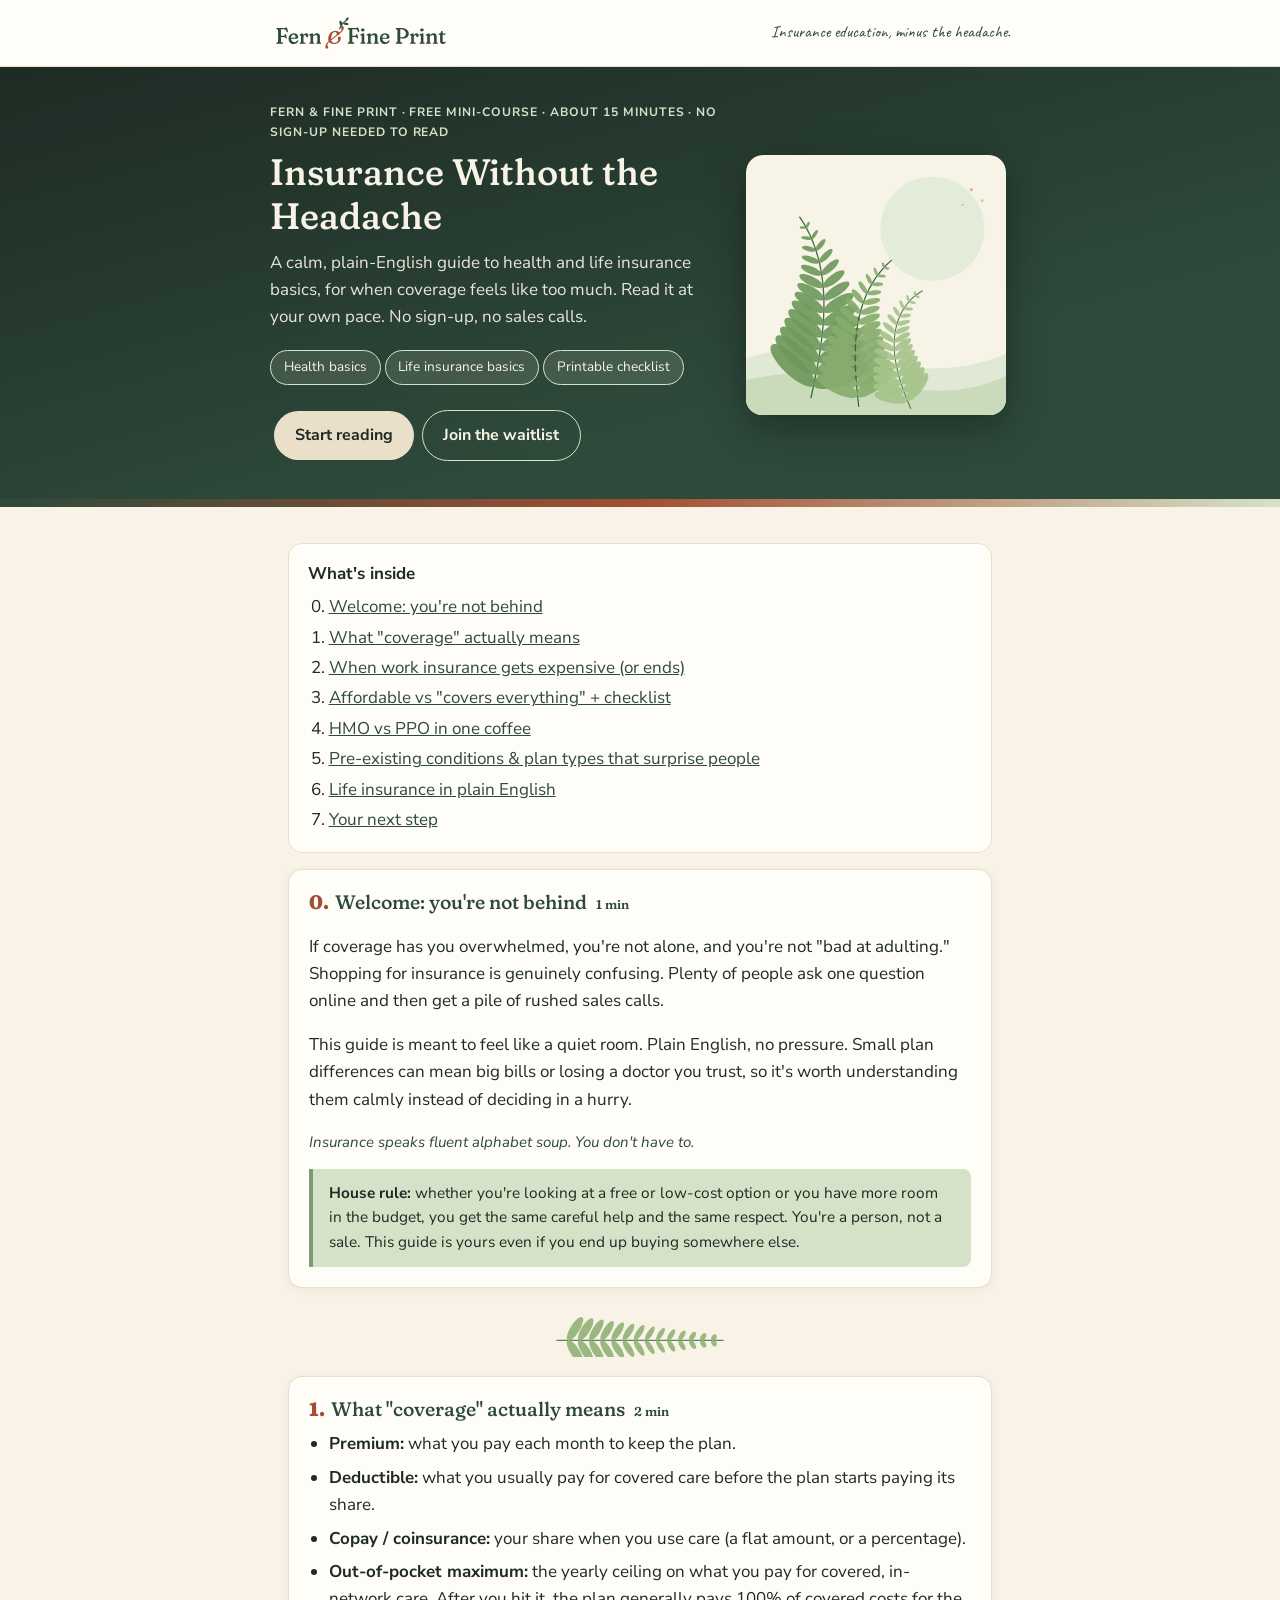
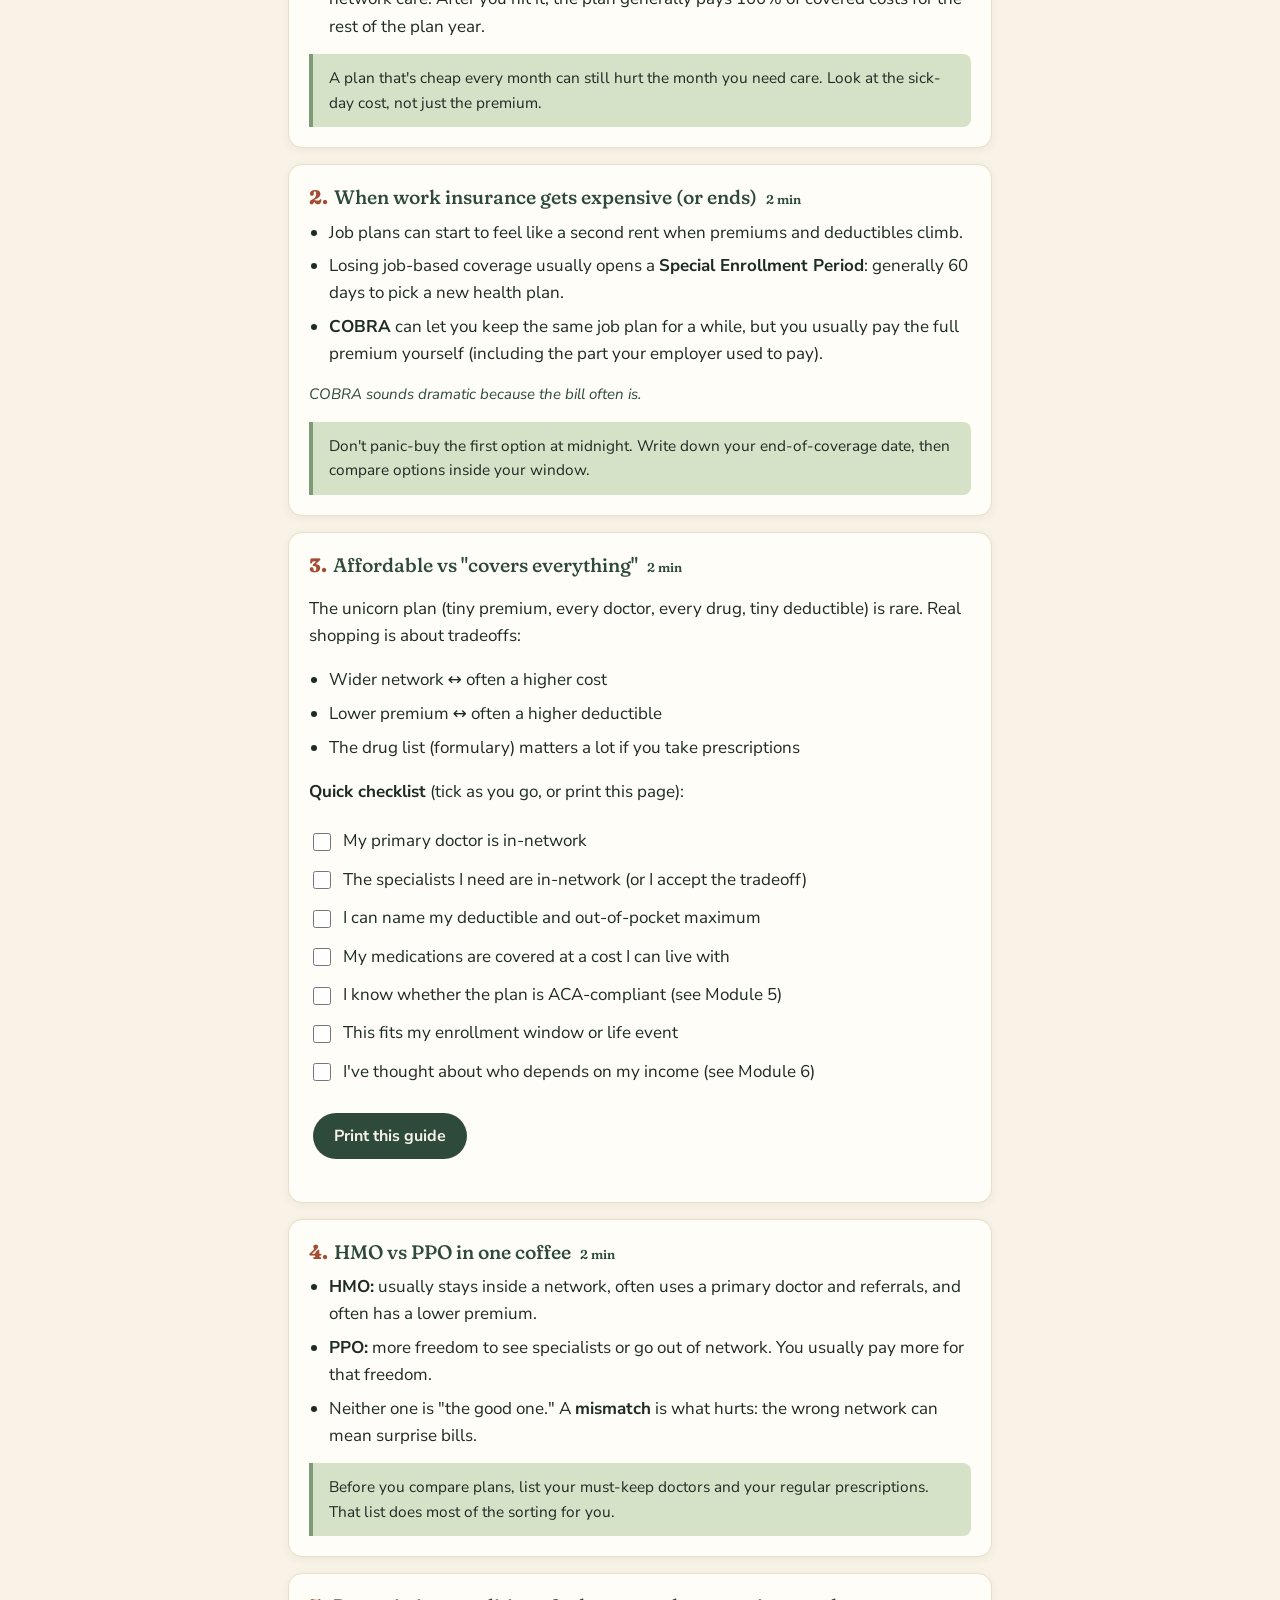
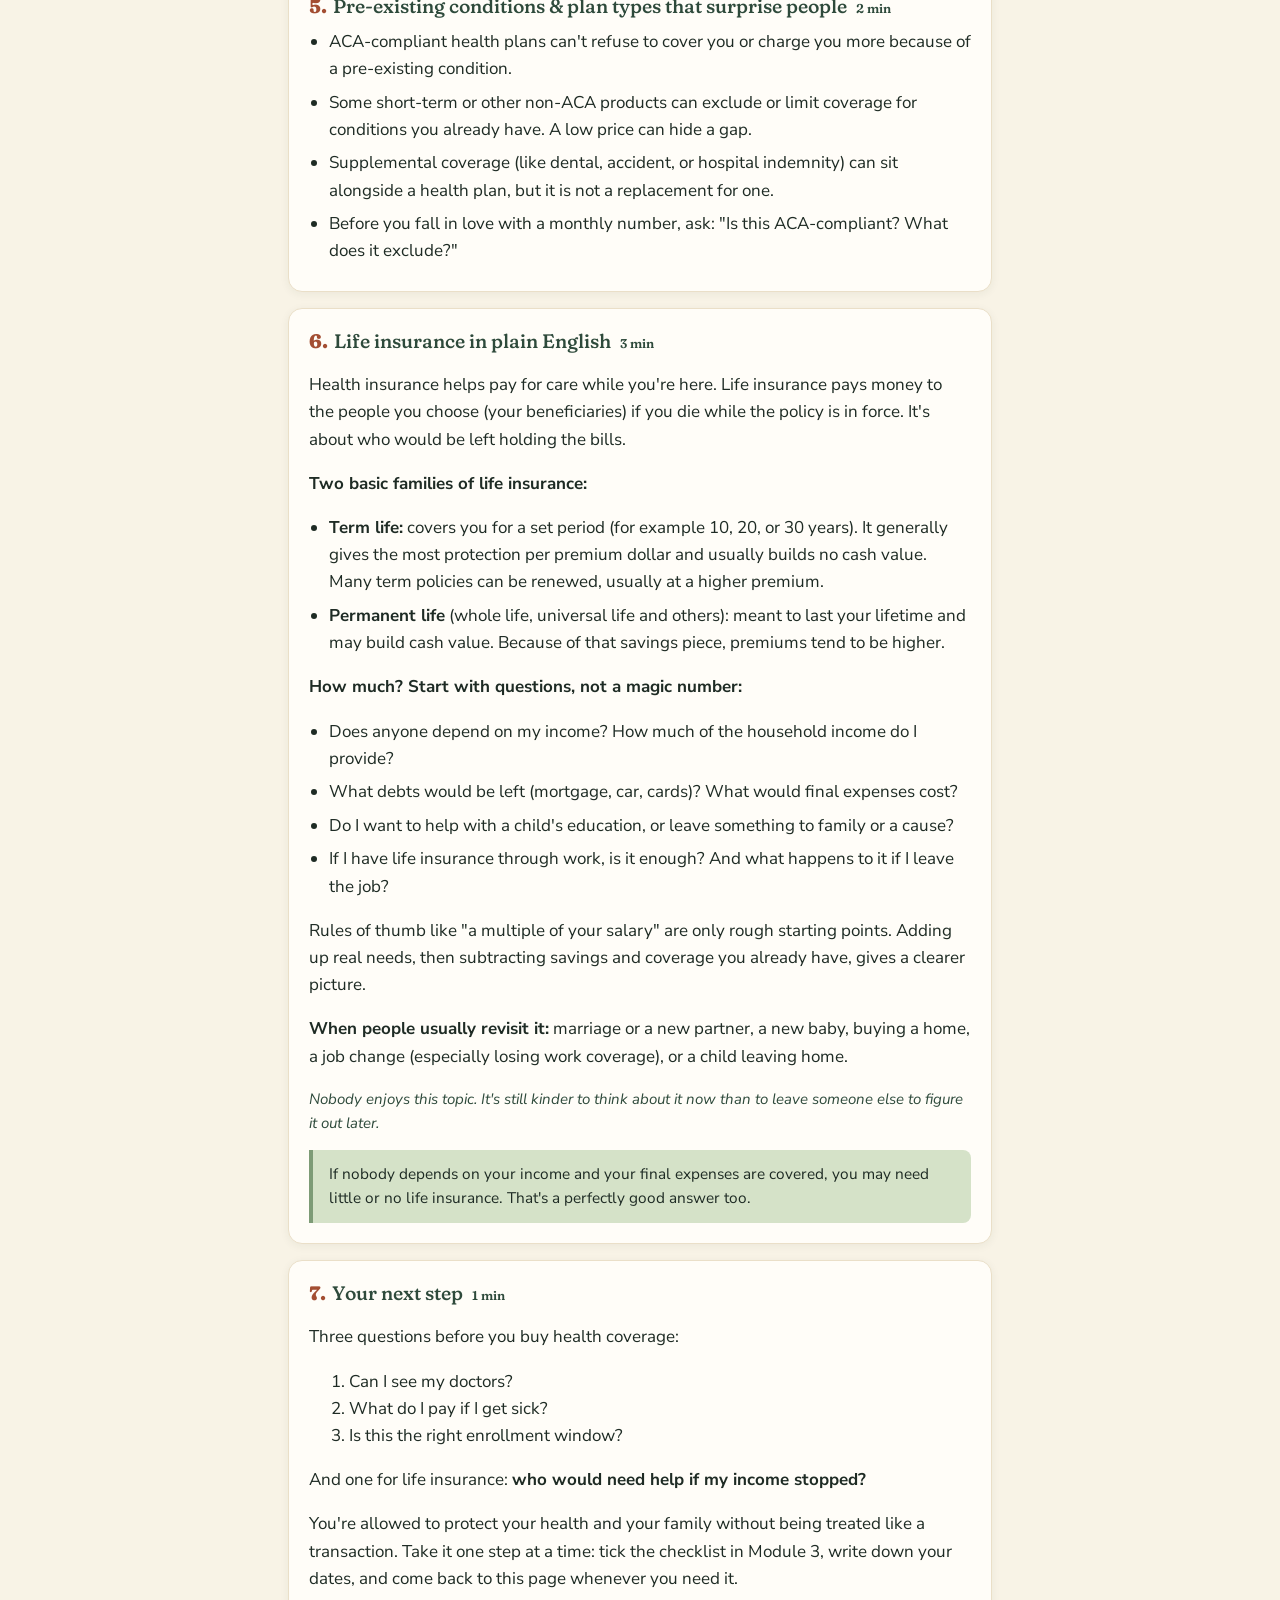
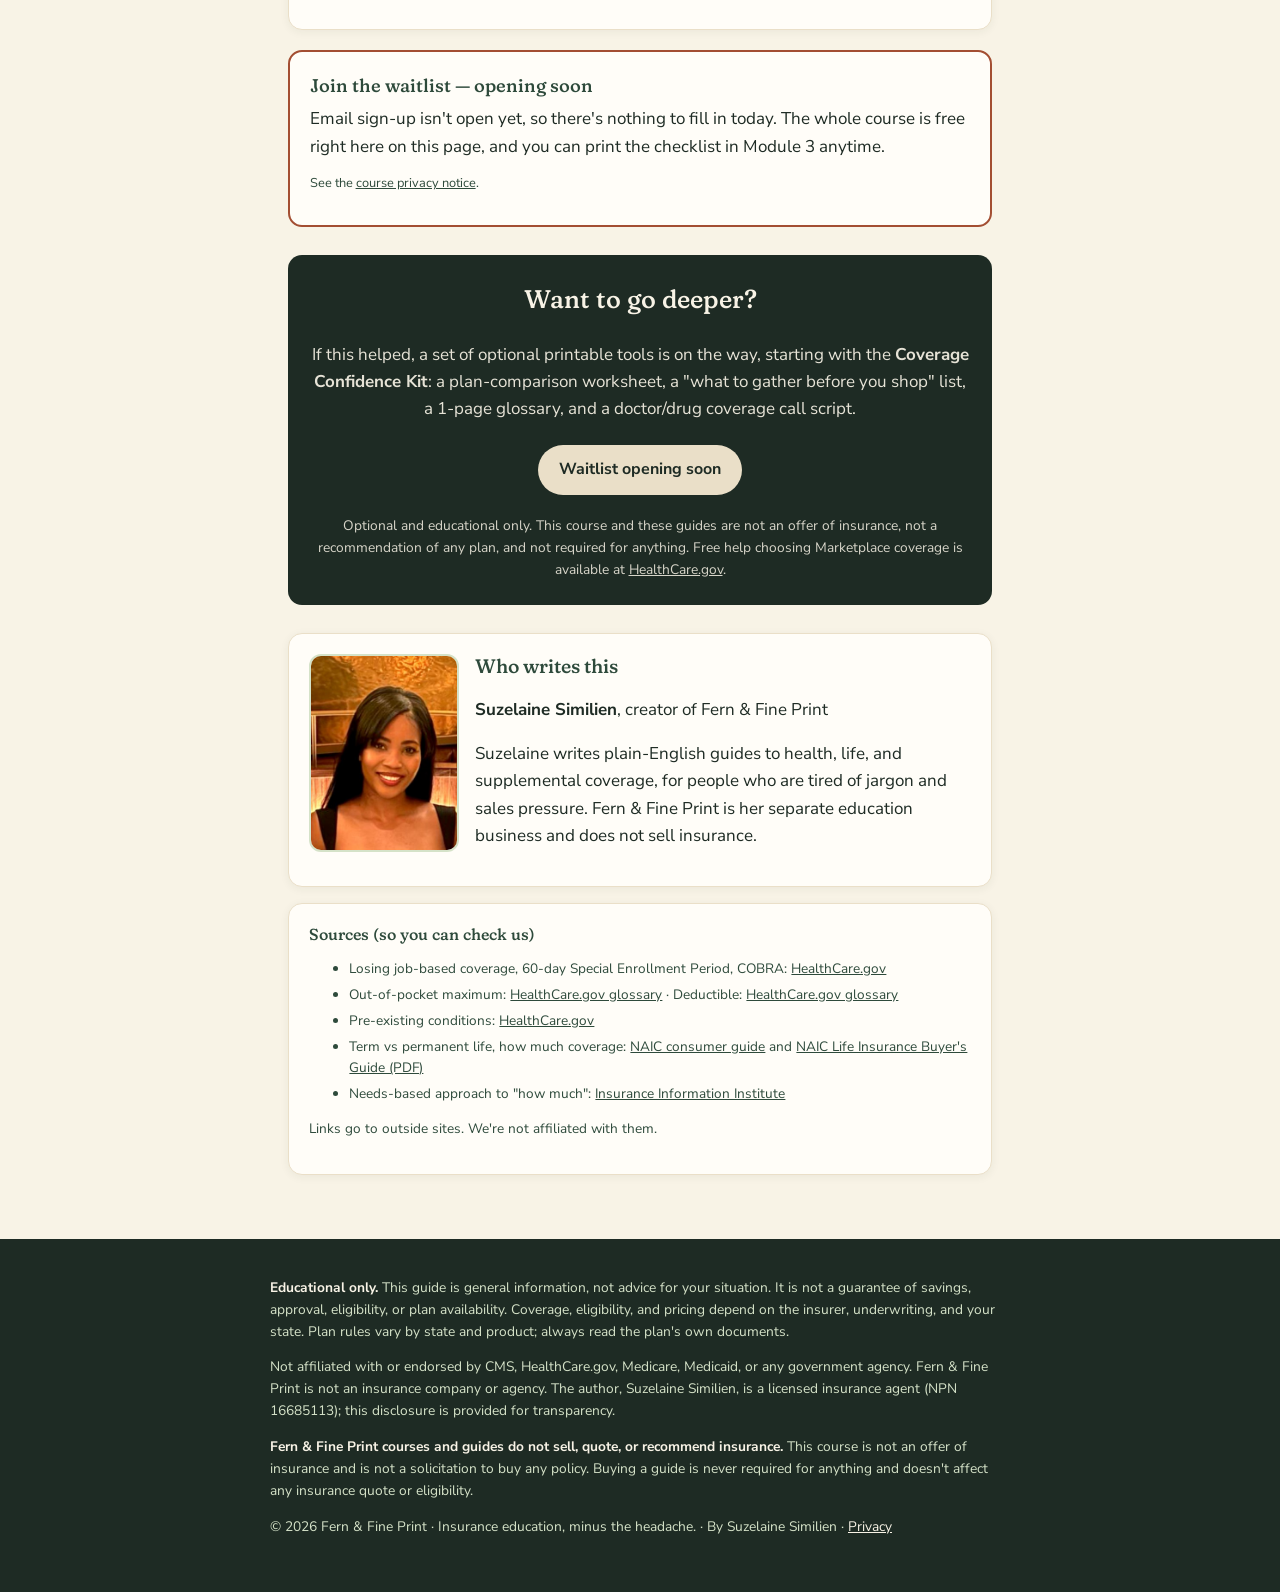
==== course/index.html @ 59169696 "Fern & Fine Print static course site" ====
<!DOCTYPE html>
<html lang="en">
<head>
  <meta charset="utf-8" />
  <meta name="viewport" content="width=device-width, initial-scale=1" />
  <meta name="robots" content="noindex, nofollow" />
  <title>Insurance Without the Headache: a free mini-course · Fern &amp; Fine Print</title>
  <meta name="description" content="Fern &amp; Fine Print: insurance education, minus the headache. A free, 15-minute plain-English guide to health and life insurance basics. Educational only." />
  <meta name="theme-color" content="#2E4A3B" />
  <link rel="icon" href="/assets/favicon.ico" sizes="any" />
  <link rel="icon" href="/assets/favicon.svg" type="image/svg+xml" />
  <link rel="icon" href="/assets/favicon-32.png" type="image/png" sizes="32x32" />
  <link rel="apple-touch-icon" href="/assets/apple-touch-icon.png" />
  <link rel="preconnect" href="https://fonts.googleapis.com" /><link rel="preconnect" href="https://fonts.gstatic.com" crossorigin />
  <link href="https://fonts.googleapis.com/css2?family=Caveat:wght@500..700&family=Fraunces:ital,opsz,wght,SOFT,WONK@0,9..144,300..700,0..100,0..1;1,9..144,300..700,0..100,0..1&family=Nunito+Sans:ital,opsz,wght@0,6..12,400..800;1,6..12,400..800&display=swap" rel="stylesheet" />
  <style>
    :root{/* Fern & Fine Print brand tokens (from brand/fern-and-fine-print/palette/brand-tokens.css) */--ffp-fern:#2E4A3B;--ffp-paper:#F8F3E6;--ffp-frond:#7D9B76;--ffp-fiddle:#D5E2C8;--ffp-parch:#EADFC8;--ffp-clay:#A34E32;--ffp-ink:#1E2B24;--ffp-font-heading:'Fraunces',Georgia,serif;--ffp-font-body:'Nunito Sans',system-ui,-apple-system,'Segoe UI',sans-serif;--ffp-font-accent:'Caveat','Comic Sans MS',cursive;/* page aliases */--night:var(--ffp-ink);--navy:var(--ffp-fern);--sky:var(--ffp-fern);--gold:var(--ffp-fiddle);--petal:var(--ffp-clay);--sage:var(--ffp-fiddle);--cream:var(--ffp-paper);--ink:var(--ffp-ink);--muted:var(--ffp-fern);--card:#FFFDF8;--line:var(--ffp-parch);--max:740px}
    *{box-sizing:border-box}
    html{scroll-behavior:smooth}
    body{margin:0;font-family:var(--ffp-font-body);color:var(--ink);background:var(--cream);line-height:1.6;font-size:17px}
    a{color:var(--sky)}
    .wrap{max-width:var(--max);margin:0 auto}
    .brandbar{background:var(--card);border-bottom:1px solid var(--line);padding:.7rem 1.1rem}
    .brandbar .wrap{display:flex;align-items:center;gap:.6rem}
    .brandbar .name{font-family:var(--ffp-font-heading);font-weight:700;font-size:1.2rem;color:var(--navy);letter-spacing:.01em}
    .brandbar .tag{font-size:.8rem;color:var(--muted);display:block;margin-top:-.1rem}
    header.hero{background:linear-gradient(165deg,var(--ffp-ink) 0%,var(--ffp-fern) 70%);color:var(--ffp-paper);padding:2.25rem 1.25rem 2rem}
    .hero-grid{display:grid;gap:1.5rem;align-items:center}
    @media(min-width:720px){.hero-grid{grid-template-columns:1.25fr .75fr}}
    .eyebrow{font-size:.76rem;letter-spacing:.08em;text-transform:uppercase;color:var(--gold);margin-bottom:.5rem;font-weight:700}
    h1{font-size:clamp(1.65rem,5vw,2.3rem);line-height:1.18;margin:0 0 .75rem}
    .lede{opacity:.93;margin:0 0 1rem}
    img.cover{width:100%;max-width:260px;border-radius:16px;box-shadow:0 12px 40px rgba(0,0,0,.35);justify-self:center}
    .pill{display:inline-block;background:rgba(213,226,200,.14);border:1px solid var(--gold);color:var(--ffp-paper);padding:.35rem .8rem;border-radius:999px;font-size:.85rem;margin:.2rem .25rem .2rem 0}
    .wave{height:8px;background:linear-gradient(90deg,var(--sky),var(--petal),var(--gold))}
    h1,.card h2,.optin h2,.cta h2{font-family:var(--ffp-font-heading);font-weight:500;font-variation-settings:"SOFT" 100,"WONK" 0}
    img.divider{display:block;margin:1.2rem auto;width:200px;height:auto;opacity:.9}
    main{padding:1.25rem 1.1rem 3rem}
    nav.toc{background:var(--card);border:1px solid var(--line);border-radius:14px;padding:1rem 1.2rem;margin:1rem 0}
    nav.toc ol{margin:.4rem 0 0;padding-left:1.3rem}
    nav.toc li{margin:.2rem 0}
    .card{background:var(--card);border-radius:14px;padding:1.25rem 1.3rem;margin:1rem 0;border:1px solid var(--line);box-shadow:0 2px 10px rgba(30,43,36,.06)}
    .card h2{margin:0 0 .5rem;font-size:1.22rem;color:var(--navy);line-height:1.3}
    .num{color:var(--petal);font-weight:800;margin-right:.35rem}
    .time{font-size:.8rem;color:var(--muted);font-weight:600;margin-left:.3rem}
    ul.t{margin:.5rem 0 0;padding-left:1.2rem}
    ul.t li{margin:.4rem 0}
    .tip{background:var(--ffp-fiddle);border-left:4px solid var(--ffp-frond);padding:.75rem 1rem;margin-top:.9rem;border-radius:0 8px 8px 0;font-size:.96rem}
    .humor{color:var(--muted);font-style:italic;font-size:.94rem}
    img.icons{display:block;width:100%;max-width:380px;margin:1rem auto;border-radius:12px}
    .checklist label{display:flex;gap:.55rem;align-items:flex-start;padding:.35rem 0;cursor:pointer}
    .checklist input{margin-top:.35rem;width:18px;height:18px;flex:none}
    .btn{display:inline-block;background:var(--ffp-parch);color:var(--ffp-ink);font-weight:700;text-decoration:none;padding:.75rem 1.3rem;border-radius:999px;margin:.35rem .25rem;border:0;cursor:pointer;font-size:1rem;font-family:inherit}
    .btn.ghost{background:transparent;color:var(--ffp-paper);border:1px solid var(--ffp-fiddle)}
    .btn.navy{background:var(--navy);color:var(--ffp-paper)}
    .cta{background:var(--night);color:var(--ffp-paper);border-radius:14px;padding:1.5rem 1.3rem;margin:1.75rem 0;text-align:center}
    .cta h2{color:var(--ffp-paper);margin-top:0}
    .optin{background:var(--card);border:2px solid var(--petal);border-radius:14px;padding:1.2rem 1.25rem;margin:1.25rem 0}
    .optin h2{margin:0 0 .3rem;color:var(--navy);font-size:1.15rem}
    .row{display:grid;gap:.7rem}
    @media(min-width:560px){.row.two{grid-template-columns:1fr 1fr}}
    .field label{display:block;font-size:.88rem;font-weight:600;margin-bottom:.2rem}
    .field input{width:100%;padding:.7rem .8rem;border:1.5px solid var(--ffp-frond);border-radius:10px;font-size:1rem;font-family:inherit;background:var(--card)}
    .consent{font-size:.82rem;color:var(--muted);margin:.8rem 0}
    .consent label{display:flex;gap:.5rem;align-items:flex-start}
    .consent input{margin-top:.25rem;flex:none}
    .fine{font-size:.8rem;color:var(--muted)}
    .msg{display:none;border-radius:10px;padding:.7rem .9rem;margin:.6rem 0;font-size:.93rem}
    .msg.err{display:block;background:var(--ffp-paper);color:var(--ffp-clay);border:1px solid var(--ffp-clay)}
    .msg.ok{display:block;background:var(--ffp-fiddle);color:var(--ffp-fern)}
    .hp{position:absolute;left:-9999px;height:0;overflow:hidden}
    .about{display:grid;gap:1rem;align-items:start}
    @media(min-width:600px){.about{grid-template-columns:150px 1fr}}
    .about img{width:100%;max-width:150px;border-radius:12px;border:2px solid var(--sage)}
    .sources{font-size:.85rem;color:var(--muted)}
    .sources li{margin:.25rem 0}
    footer{background:var(--night);color:var(--ffp-fiddle);padding:1.5rem 1.25rem 2.5rem;font-size:.86rem}
    footer a{color:var(--ffp-paper)}
    footer strong{color:var(--ffp-paper)}
    @media print{.brandbar,header.hero,.cta,.optin,nav.toc,footer .noprint,img.icons{display:none}body{background:#fff}.card{break-inside:avoid;box-shadow:none}}
    .sr-only{position:absolute;width:1px;height:1px;overflow:hidden;clip:rect(0 0 0 0);white-space:nowrap}
    @media (max-width:520px){.brandbar .tag{display:none!important}}
  </style>
</head>
<body>
  <div class="brandbar"><div class="wrap">
    <img class="logo" src="/assets/ffp_wordmark_small_light.svg" alt="Fern &amp; Fine Print" width="182" height="44" style="height:44px;width:auto;display:block">
    <div class="sr-only"><span class="name">Fern &amp; Fine Print</span></div><span class="tag" style="margin-left:auto;font-family:var(--ffp-font-accent);font-size:1.05rem;color:var(--ffp-fern)">Insurance education, minus the headache.</span>
  </div></div>
  <header class="hero">
    <div class="wrap hero-grid">
      <div>
        <div class="eyebrow">Fern &amp; Fine Print · Free mini-course · about 15 minutes · no sign-up needed to read</div>
        <h1>Insurance Without the Headache</h1>
        <p class="lede">A calm, plain-English guide to health and life insurance basics, for when coverage feels like too much. Read it at your own pace. No sign-up, no sales calls.</p>
        <span class="pill">Health basics</span><span class="pill">Life insurance basics</span><span class="pill">Printable checklist</span>
        <p style="margin:1rem 0 0"><a class="btn" href="#m0">Start reading</a><a class="btn ghost" href="#optin">Join the waitlist</a></p>
      </div>
      <img class="cover" src="/course/fern-cover.svg" alt="Illustration of fern fronds" width="260" height="260" />
    </div>
  </header>
  <div class="wave"></div>

  <main class="wrap">
    <nav class="toc" aria-label="Course modules">
      <strong>What's inside</strong>
      <ol start="0">
        <li><a href="#m0">Welcome: you're not behind</a></li>
        <li><a href="#m1">What "coverage" actually means</a></li>
        <li><a href="#m2">When work insurance gets expensive (or ends)</a></li>
        <li><a href="#m3">Affordable vs "covers everything" + checklist</a></li>
        <li><a href="#m4">HMO vs PPO in one coffee</a></li>
        <li><a href="#m5">Pre-existing conditions &amp; plan types that surprise people</a></li>
        <li><a href="#m6">Life insurance in plain English</a></li>
        <li><a href="#m7">Your next step</a></li>
      </ol>
    </nav>

    <section class="card" id="m0">
      <h2><span class="num">0.</span>Welcome: you're not behind <span class="time">1 min</span></h2>
      <p>If coverage has you overwhelmed, you're not alone, and you're not "bad at adulting." Shopping for insurance is genuinely confusing. Plenty of people ask one question online and then get a pile of rushed sales calls.</p>
      <p>This guide is meant to feel like a quiet room. Plain English, no pressure. Small plan differences can mean big bills or losing a doctor you trust, so it's worth understanding them calmly instead of deciding in a hurry.</p>
      <p class="humor">Insurance speaks fluent alphabet soup. You don't have to.</p>
      <div class="tip"><strong>House rule:</strong> whether you're looking at a free or low-cost option or you have more room in the budget, you get the same careful help and the same respect. You're a person, not a sale. This guide is yours even if you end up buying somewhere else.</div>
    </section>

    <img class="divider" src="/course/fern-divider.svg" alt="" width="200" height="50" />

    <section class="card" id="m1">
      <h2><span class="num">1.</span>What "coverage" actually means <span class="time">2 min</span></h2>
      <ul class="t">
        <li><strong>Premium:</strong> what you pay each month to keep the plan.</li>
        <li><strong>Deductible:</strong> what you usually pay for covered care before the plan starts paying its share.</li>
        <li><strong>Copay / coinsurance:</strong> your share when you use care (a flat amount, or a percentage).</li>
        <li><strong>Out-of-pocket maximum:</strong> the yearly ceiling on what you pay for covered, in-network care. After you hit it, the plan generally pays 100% of covered costs for the rest of the plan year.</li>
      </ul>
      <div class="tip">A plan that's cheap every month can still hurt the month you need care. Look at the sick-day cost, not just the premium.</div>
    </section>

    <section class="card" id="m2">
      <h2><span class="num">2.</span>When work insurance gets expensive (or ends) <span class="time">2 min</span></h2>
      <ul class="t">
        <li>Job plans can start to feel like a second rent when premiums and deductibles climb.</li>
        <li>Losing job-based coverage usually opens a <strong>Special Enrollment Period</strong>: generally 60 days to pick a new health plan.</li>
        <li><strong>COBRA</strong> can let you keep the same job plan for a while, but you usually pay the full premium yourself (including the part your employer used to pay).</li>
      </ul>
      <p class="humor">COBRA sounds dramatic because the bill often is.</p>
      <div class="tip">Don't panic-buy the first option at midnight. Write down your end-of-coverage date, then compare options inside your window.</div>
    </section>

    <section class="card" id="m3">
      <h2><span class="num">3.</span>Affordable vs "covers everything" <span class="time">2 min</span></h2>
      <p>The unicorn plan (tiny premium, every doctor, every drug, tiny deductible) is rare. Real shopping is about tradeoffs:</p>
      <ul class="t">
        <li>Wider network ↔ often a higher cost</li>
        <li>Lower premium ↔ often a higher deductible</li>
        <li>The drug list (formulary) matters a lot if you take prescriptions</li>
      </ul>
      <p><strong>Quick checklist</strong> (tick as you go, or print this page):</p>
      <div class="checklist">
        <label><input type="checkbox"> My primary doctor is in-network</label>
        <label><input type="checkbox"> The specialists I need are in-network (or I accept the tradeoff)</label>
        <label><input type="checkbox"> I can name my deductible and out-of-pocket maximum</label>
        <label><input type="checkbox"> My medications are covered at a cost I can live with</label>
        <label><input type="checkbox"> I know whether the plan is ACA-compliant (see Module 5)</label>
        <label><input type="checkbox"> This fits my enrollment window or life event</label>
        <label><input type="checkbox"> I've thought about who depends on my income (see Module 6)</label>
      </div>
      <p><button class="btn navy" type="button" onclick="window.print()">Print this guide</button></p>
    </section>

    <section class="card" id="m4">
      <h2><span class="num">4.</span>HMO vs PPO in one coffee <span class="time">2 min</span></h2>
      <ul class="t">
        <li><strong>HMO:</strong> usually stays inside a network, often uses a primary doctor and referrals, and often has a lower premium.</li>
        <li><strong>PPO:</strong> more freedom to see specialists or go out of network. You usually pay more for that freedom.</li>
        <li>Neither one is "the good one." A <strong>mismatch</strong> is what hurts: the wrong network can mean surprise bills.</li>
      </ul>
      <div class="tip">Before you compare plans, list your must-keep doctors and your regular prescriptions. That list does most of the sorting for you.</div>
    </section>

    <section class="card" id="m5">
      <h2><span class="num">5.</span>Pre-existing conditions &amp; plan types that surprise people <span class="time">2 min</span></h2>
      <ul class="t">
        <li>ACA-compliant health plans can't refuse to cover you or charge you more because of a pre-existing condition.</li>
        <li>Some short-term or other non-ACA products can exclude or limit coverage for conditions you already have. A low price can hide a gap.</li>
        <li>Supplemental coverage (like dental, accident, or hospital indemnity) can sit alongside a health plan, but it is not a replacement for one.</li>
        <li>Before you fall in love with a monthly number, ask: "Is this ACA-compliant? What does it exclude?"</li>
      </ul>
    </section>

    <section class="card" id="m6">
      <h2><span class="num">6.</span>Life insurance in plain English <span class="time">3 min</span></h2>
      <p>Health insurance helps pay for care while you're here. Life insurance pays money to the people you choose (your beneficiaries) if you die while the policy is in force. It's about who would be left holding the bills.</p>
      <p><strong>Two basic families of life insurance:</strong></p>
      <ul class="t">
        <li><strong>Term life:</strong> covers you for a set period (for example 10, 20, or 30 years). It generally gives the most protection per premium dollar and usually builds no cash value. Many term policies can be renewed, usually at a higher premium.</li>
        <li><strong>Permanent life</strong> (whole life, universal life and others): meant to last your lifetime and may build cash value. Because of that savings piece, premiums tend to be higher.</li>
      </ul>
      <p><strong>How much? Start with questions, not a magic number:</strong></p>
      <ul class="t">
        <li>Does anyone depend on my income? How much of the household income do I provide?</li>
        <li>What debts would be left (mortgage, car, cards)? What would final expenses cost?</li>
        <li>Do I want to help with a child's education, or leave something to family or a cause?</li>
        <li>If I have life insurance through work, is it enough? And what happens to it if I leave the job?</li>
      </ul>
      <p>Rules of thumb like "a multiple of your salary" are only rough starting points. Adding up real needs, then subtracting savings and coverage you already have, gives a clearer picture.</p>
      <p><strong>When people usually revisit it:</strong> marriage or a new partner, a new baby, buying a home, a job change (especially losing work coverage), or a child leaving home.</p>
      <p class="humor">Nobody enjoys this topic. It's still kinder to think about it now than to leave someone else to figure it out later.</p>
      <div class="tip">If nobody depends on your income and your final expenses are covered, you may need little or no life insurance. That's a perfectly good answer too.</div>
    </section>

    <section class="card" id="m7">
      <h2><span class="num">7.</span>Your next step <span class="time">1 min</span></h2>
      <p>Three questions before you buy health coverage:</p>
      <ol>
        <li>Can I see my doctors?</li>
        <li>What do I pay if I get sick?</li>
        <li>Is this the right enrollment window?</li>
      </ol>
      <p>And one for life insurance: <strong>who would need help if my income stopped?</strong></p>
      <p>You're allowed to protect your health and your family without being treated like a transaction. Take it one step at a time: tick the checklist in Module 3, write down your dates, and come back to this page whenever you need it.</p>
    </section>

    <section class="optin" id="optin">
      <h2>Join the waitlist &mdash; opening soon</h2>
      <p style="margin:.2rem 0 .4rem">Email sign-up isn't open yet, so there's nothing to fill in today. The whole course is free right here on this page, and you can print the checklist in Module 3 anytime.</p>
      <p class="fine">See the <a href="/privacy.html">course privacy notice</a>.</p>
    </section>

    <section class="cta" id="next">
      <h2>Want to go deeper?</h2>
      <p style="opacity:.92">If this helped, a set of optional printable tools is on the way, starting with the <strong>Coverage Confidence Kit</strong>: a plan-comparison worksheet, a "what to gather before you shop" list, a 1-page glossary, and a doctor/drug coverage call script.</p>
            <a class="btn" href="#optin">Waitlist opening soon</a>
      <p style="font-size:.86rem;margin:.9rem 0 0;opacity:.85">Optional and educational only. This course and these guides are not an offer of insurance, not a recommendation of any plan, and not required for anything. Free help choosing Marketplace coverage is available at <a href="https://www.healthcare.gov/" style="color:var(--ffp-paper)" rel="noopener" target="_blank">HealthCare.gov</a>.</p>
    </section>

    <section class="card about" id="about">
      <img src="/course/suzelaine_headshot.jpg" alt="Suzelaine Similien" width="150" height="198" loading="lazy" />
      <div>
        <h2 style="margin-top:0">Who writes this</h2>
        <p><strong>Suzelaine Similien</strong>, creator of Fern &amp; Fine Print</p>
        <p>Suzelaine writes plain-English guides to health, life, and supplemental coverage, for people who are tired of jargon and sales pressure. Fern &amp; Fine Print is her separate education business and does not sell insurance.</p>
      </div>
    </section>

    <section class="card sources" id="sources">
      <h2 style="font-size:1rem">Sources (so you can check us)</h2>
      <ul>
        <li>Losing job-based coverage, 60-day Special Enrollment Period, COBRA: <a href="https://www.healthcare.gov/have-job-based-coverage/if-you-lose-job-based-coverage/" rel="noopener" target="_blank">HealthCare.gov</a></li>
        <li>Out-of-pocket maximum: <a href="https://www.healthcare.gov/glossary/out-of-pocket-maximum-limit/" rel="noopener" target="_blank">HealthCare.gov glossary</a> · Deductible: <a href="https://www.healthcare.gov/glossary/deductible/" rel="noopener" target="_blank">HealthCare.gov glossary</a></li>
        <li>Pre-existing conditions: <a href="https://www.healthcare.gov/coverage/pre-existing-conditions/" rel="noopener" target="_blank">HealthCare.gov</a></li>
        <li>Term vs permanent life, how much coverage: <a href="https://content.naic.org/consumer/life-insurance.htm" rel="noopener" target="_blank">NAIC consumer guide</a> and <a href="https://content.naic.org/sites/default/files/publication-lig-lp-consumer-life.pdf" rel="noopener" target="_blank">NAIC Life Insurance Buyer's Guide (PDF)</a></li>
        <li>Needs-based approach to "how much": <a href="https://www.iii.org/article/how-much-life-insurance-do-i-need" rel="noopener" target="_blank">Insurance Information Institute</a></li>
      </ul>
      <p>Links go to outside sites. We're not affiliated with them.</p>
    </section>
  </main>

  <footer>
    <div class="wrap">
      <p><strong>Educational only.</strong> This guide is general information, not advice for your situation. It is not a guarantee of savings, approval, eligibility, or plan availability. Coverage, eligibility, and pricing depend on the insurer, underwriting, and your state. Plan rules vary by state and product; always read the plan's own documents.</p>
      <p>Not affiliated with or endorsed by CMS, HealthCare.gov, Medicare, Medicaid, or any government agency. Fern &amp; Fine Print is not an insurance company or agency. The author, Suzelaine Similien, is a licensed insurance agent (NPN 16685113); this disclosure is provided for transparency.</p>
      <p><strong>Fern &amp; Fine Print courses and guides do not sell, quote, or recommend insurance.</strong> This course is not an offer of insurance and is not a solicitation to buy any policy. Buying a guide is never required for anything and doesn't affect any insurance quote or eligibility.</p>
      <p class="noprint">© <span id="yr">2026</span> Fern &amp; Fine Print · Insurance education, minus the headache. · By Suzelaine Similien · <a href="/privacy.html">Privacy</a></p>
    </div>
  </footer>

<script>document.getElementById('yr').textContent = new Date().getFullYear();</script>
</body>
</html>
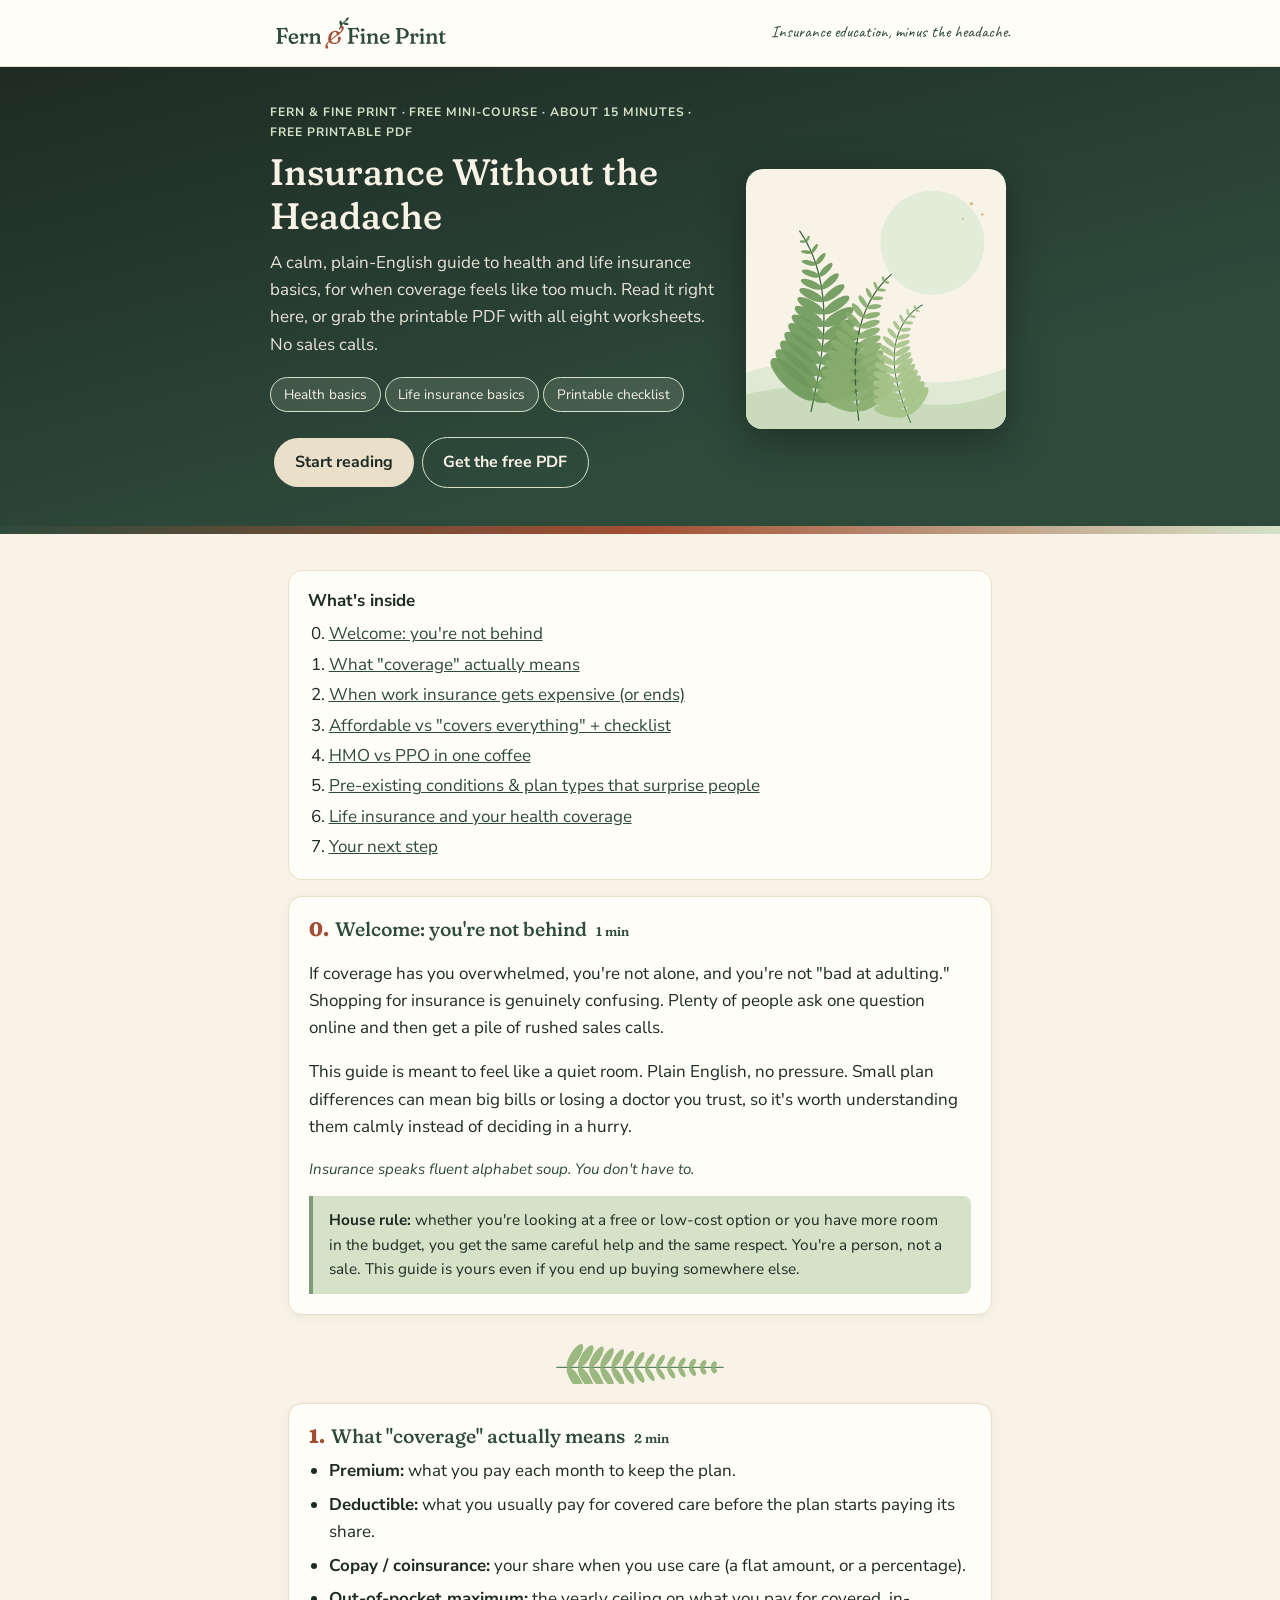
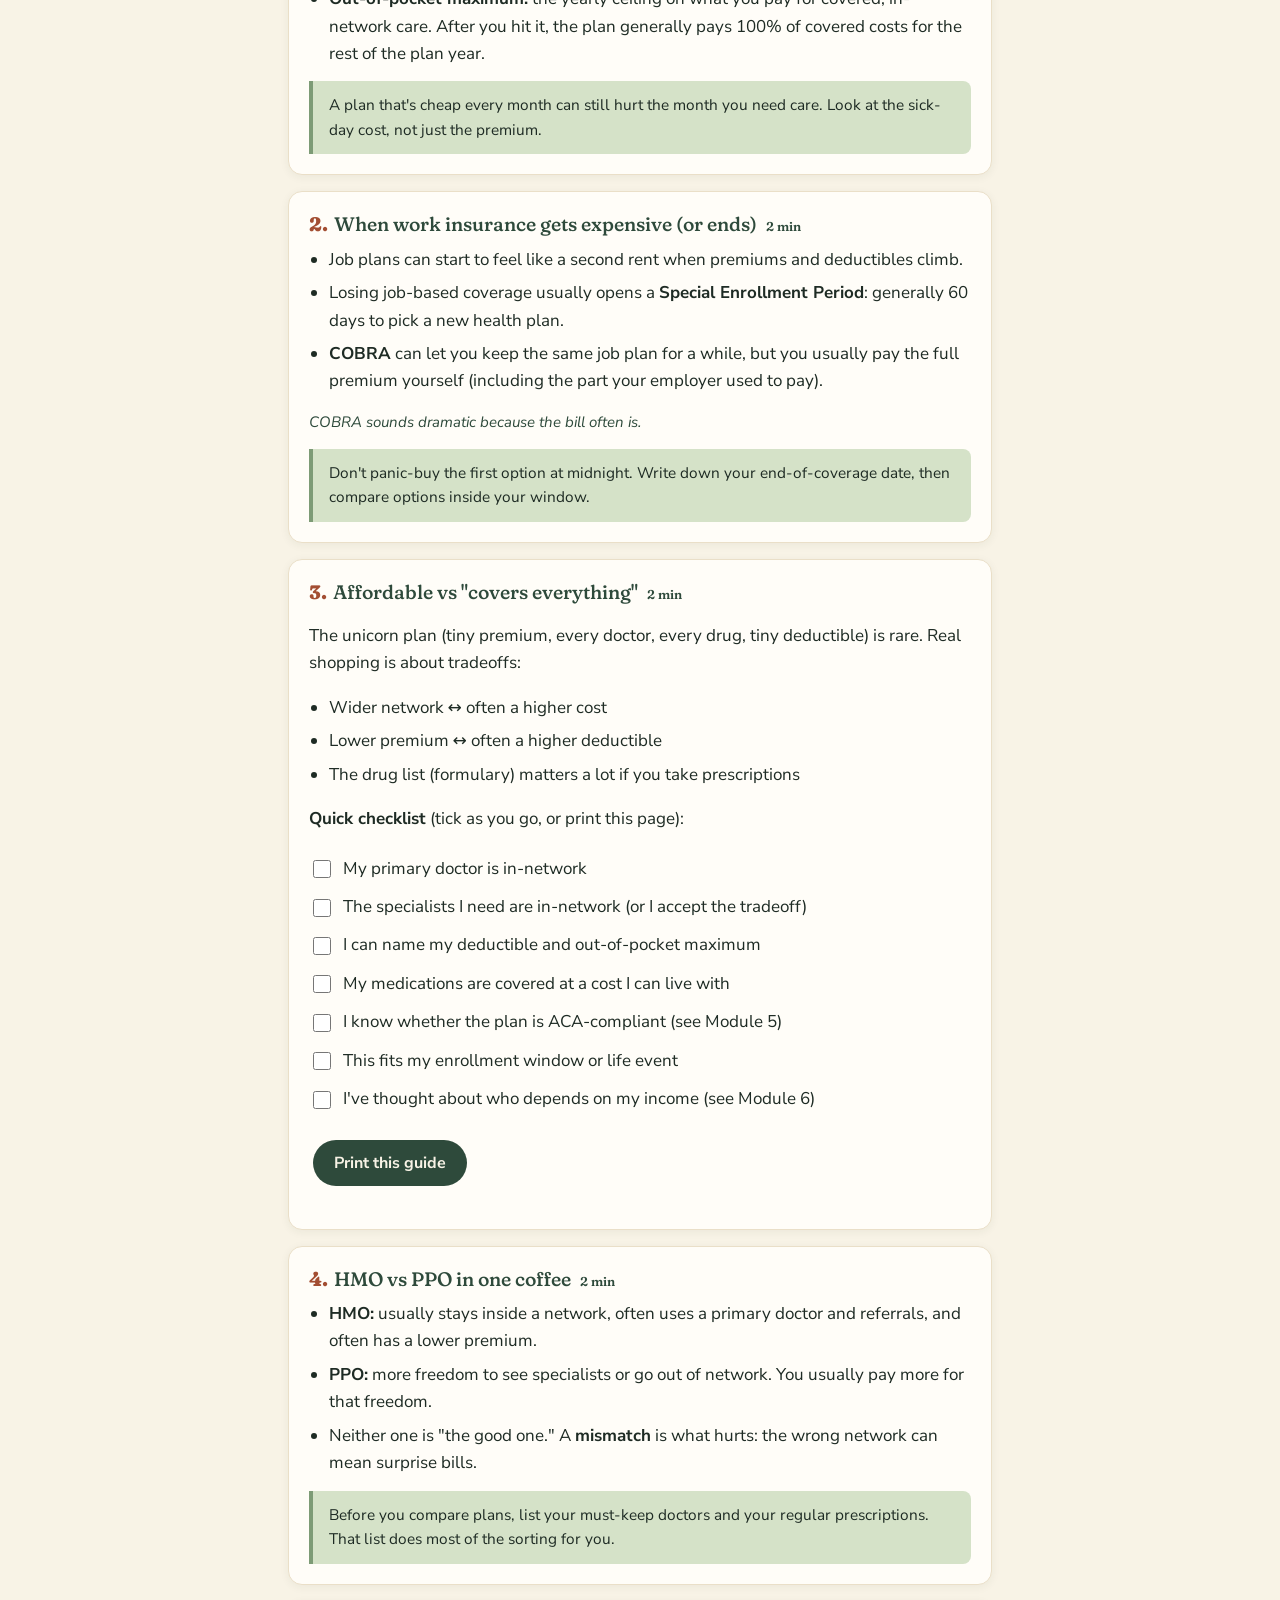
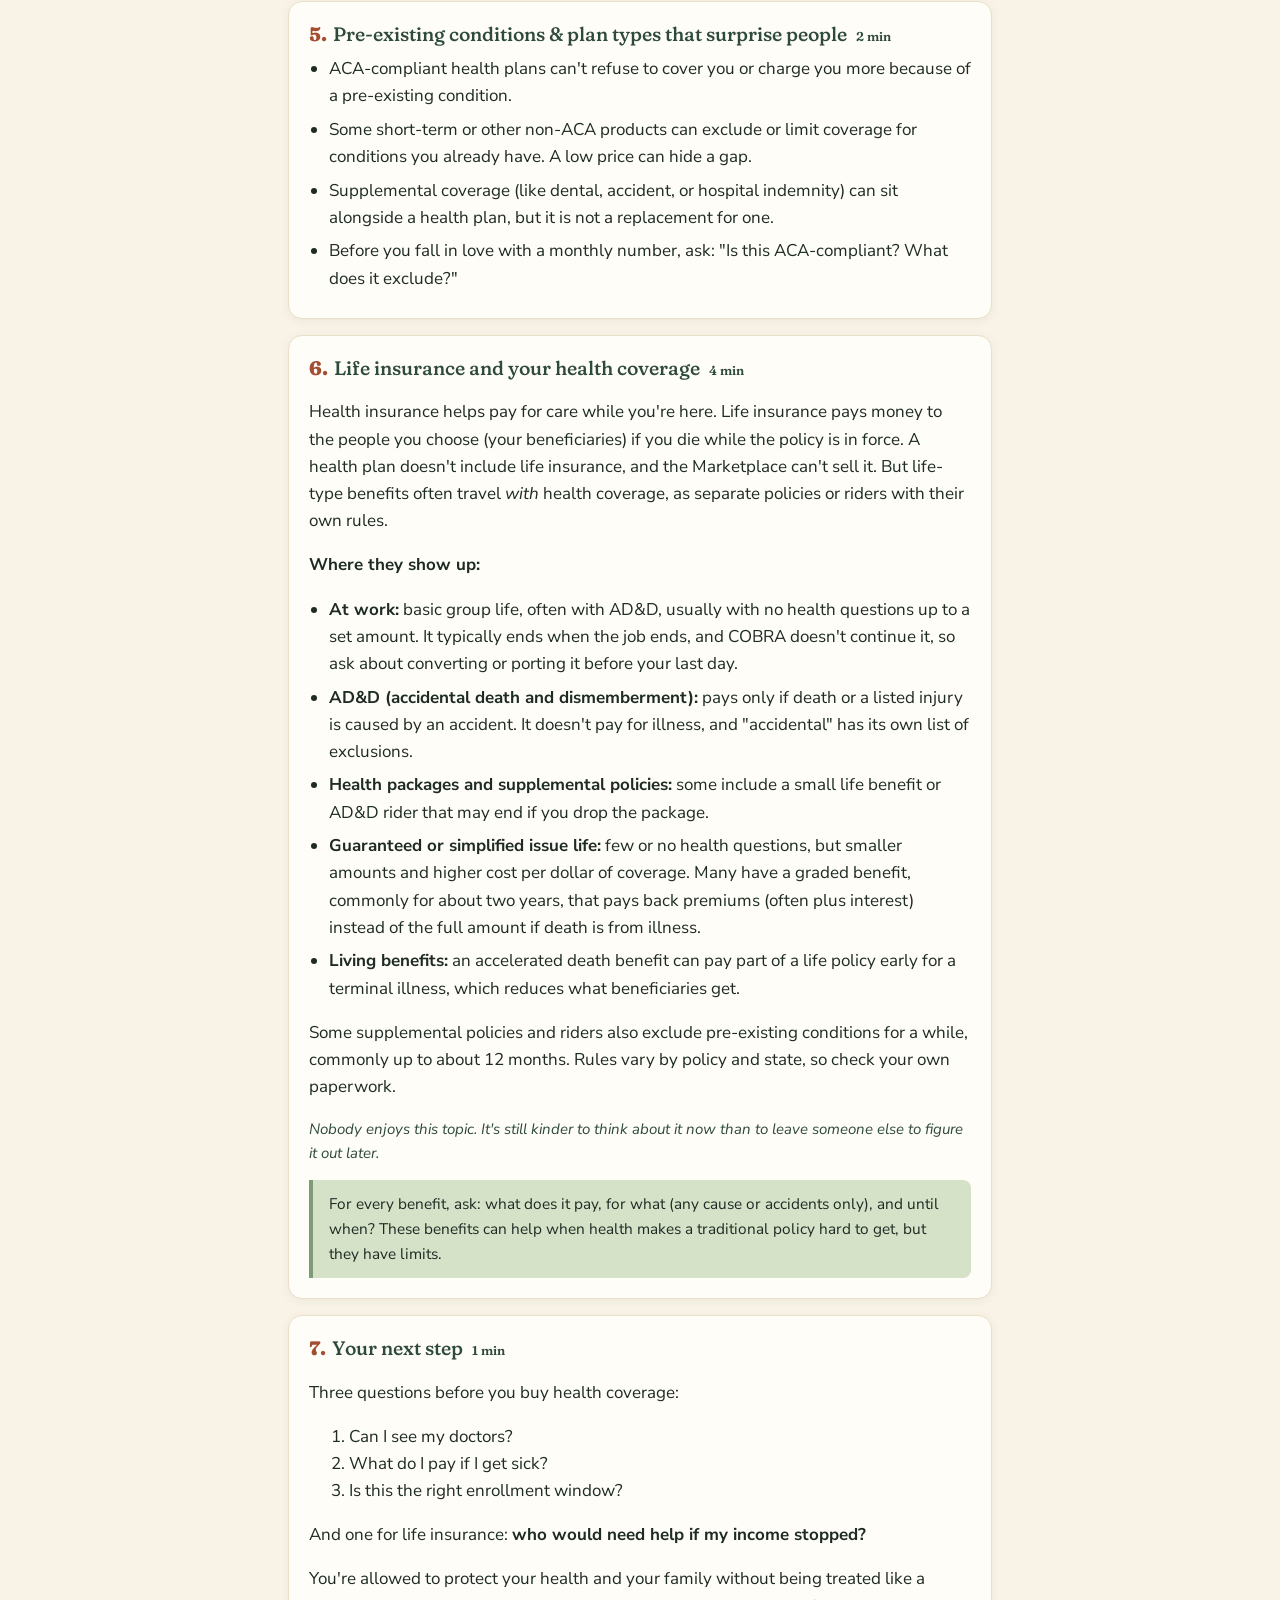
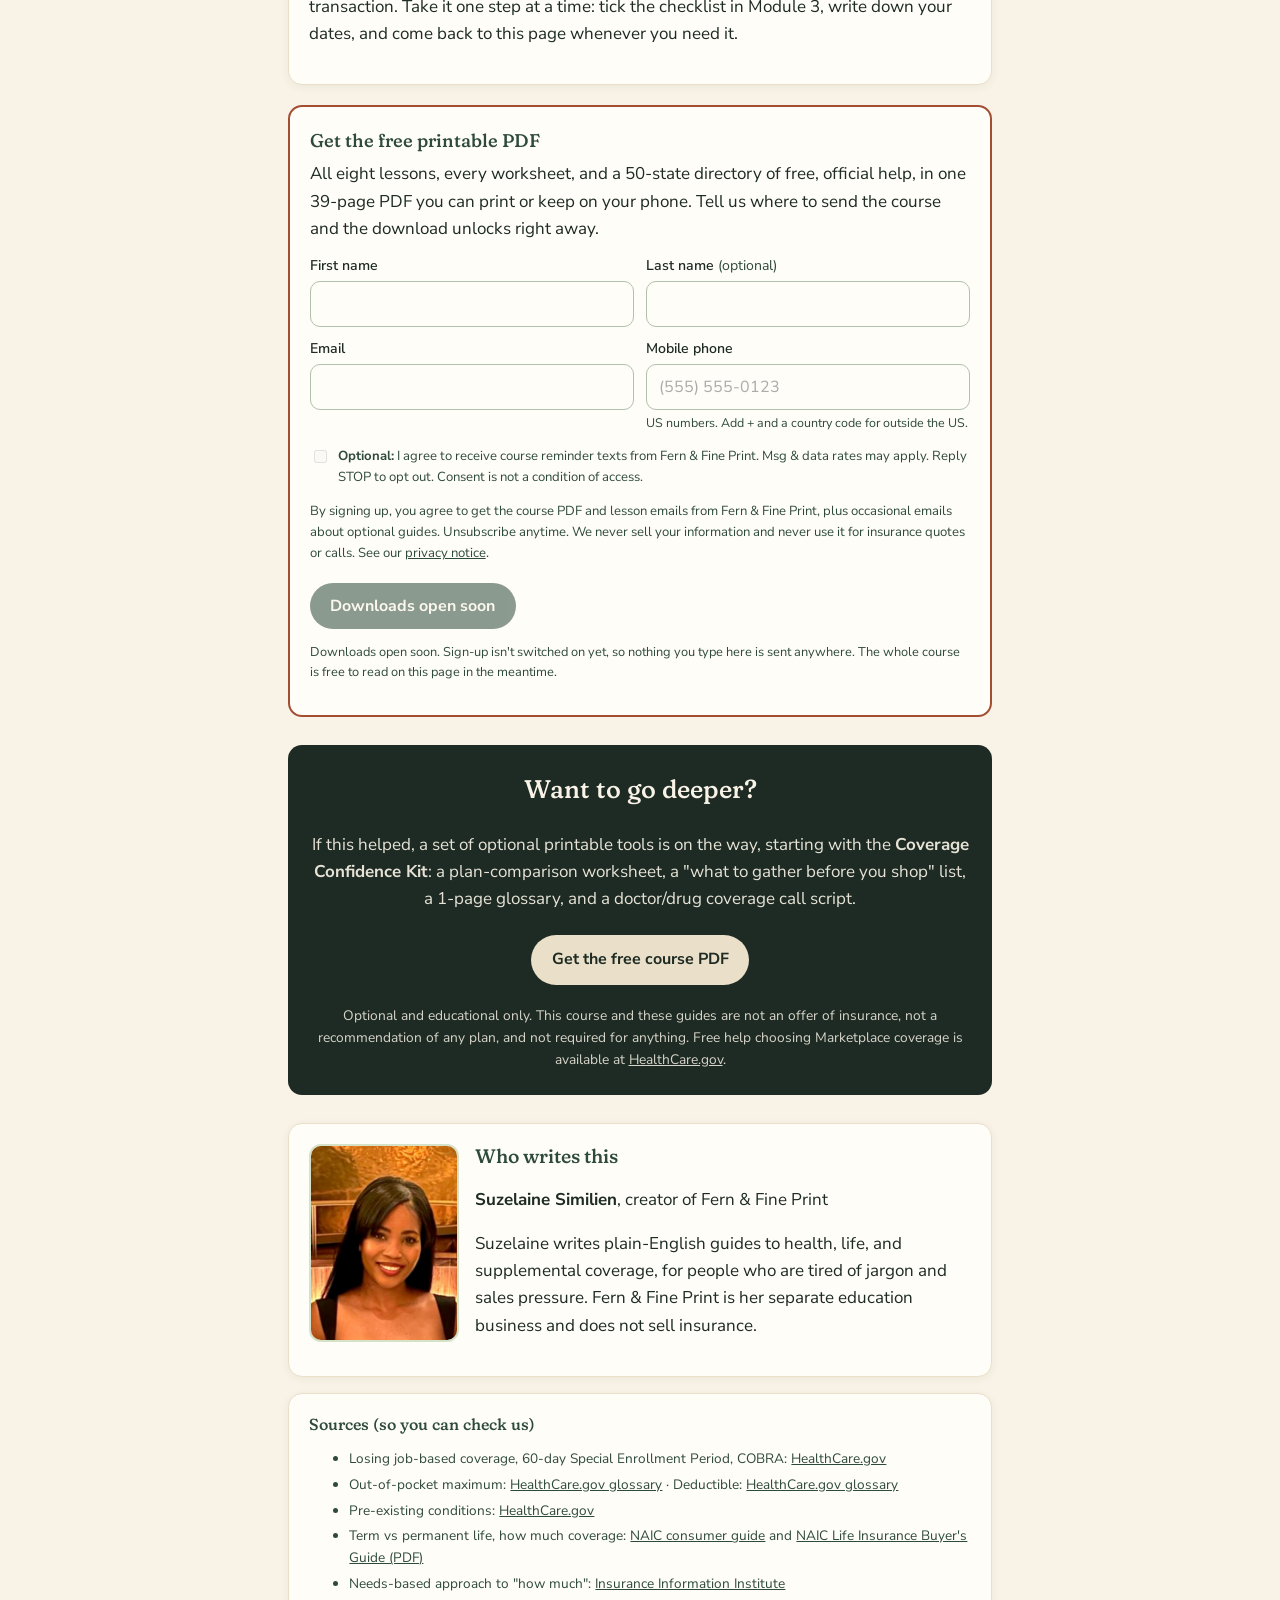
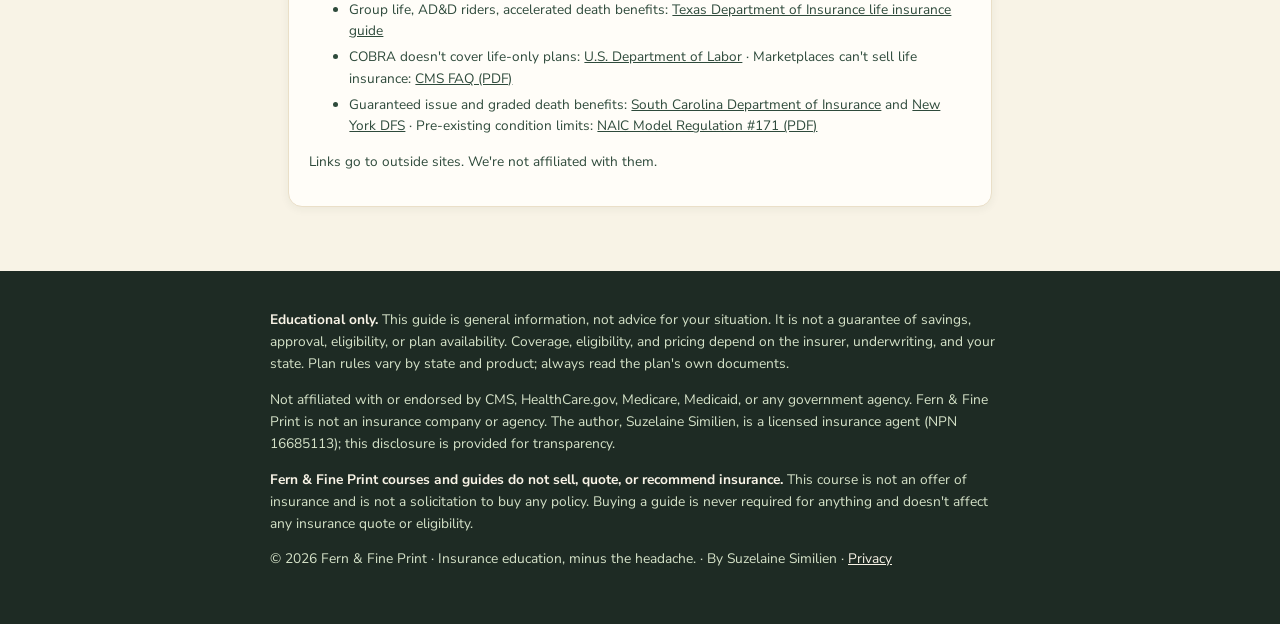
==== commit edad8ac7: "Home page draft at / (replaces redirect to /course/); shared sign-up script; privacy contact support" ====
--- a/course/index.html
+++ b/course/index.html
@@ -65,6 +65,15 @@
     .consent label{display:flex;gap:.5rem;align-items:flex-start}
     .consent input{margin-top:.25rem;flex:none}
     .fine{font-size:.8rem;color:var(--muted)}
+    .opt-label{font-weight:400;color:var(--muted)}
+    .hint{display:block;font-size:.78rem;color:var(--muted);margin-top:.2rem}
+    .field input:focus{outline:3px solid var(--ffp-fiddle);border-color:var(--ffp-fern)}
+    .field input[aria-invalid="true"]{border-color:var(--ffp-clay)}
+    .field input:disabled,.consent input:disabled{opacity:.6;cursor:not-allowed}
+    #signup-submit{margin:.4rem 0 0;width:100%}
+    @media(min-width:560px){#signup-submit{width:auto}}
+    #signup-submit:disabled{opacity:.55;cursor:not-allowed}
+    #thanks-panel:focus{outline:none}
     .msg{display:none;border-radius:10px;padding:.7rem .9rem;margin:.6rem 0;font-size:.93rem}
     .msg.err{display:block;background:var(--ffp-paper);color:var(--ffp-clay);border:1px solid var(--ffp-clay)}
     .msg.ok{display:block;background:var(--ffp-fiddle);color:var(--ffp-fern)}
@@ -84,17 +93,17 @@
 </head>
 <body>
   <div class="brandbar"><div class="wrap">
-    <img class="logo" src="/assets/ffp_wordmark_small_light.svg" alt="Fern &amp; Fine Print" width="182" height="44" style="height:44px;width:auto;display:block">
+    <a href="/" aria-label="Fern &amp; Fine Print home"><img class="logo" src="/assets/ffp_wordmark_small_light.svg" alt="Fern &amp; Fine Print" width="182" height="44" style="height:44px;width:auto;display:block"></a>
     <div class="sr-only"><span class="name">Fern &amp; Fine Print</span></div><span class="tag" style="margin-left:auto;font-family:var(--ffp-font-accent);font-size:1.05rem;color:var(--ffp-fern)">Insurance education, minus the headache.</span>
   </div></div>
   <header class="hero">
     <div class="wrap hero-grid">
       <div>
-        <div class="eyebrow">Fern &amp; Fine Print · Free mini-course · about 15 minutes · no sign-up needed to read</div>
+        <div class="eyebrow">Fern &amp; Fine Print · Free mini-course · about 15 minutes · free printable PDF</div>
         <h1>Insurance Without the Headache</h1>
-        <p class="lede">A calm, plain-English guide to health and life insurance basics, for when coverage feels like too much. Read it at your own pace. No sign-up, no sales calls.</p>
+        <p class="lede">A calm, plain-English guide to health and life insurance basics, for when coverage feels like too much. Read it right here, or grab the printable PDF with all eight worksheets. No sales calls.</p>
         <span class="pill">Health basics</span><span class="pill">Life insurance basics</span><span class="pill">Printable checklist</span>
-        <p style="margin:1rem 0 0"><a class="btn" href="#m0">Start reading</a><a class="btn ghost" href="#optin">Join the waitlist</a></p>
+        <p style="margin:1rem 0 0"><a class="btn" href="#m0">Start reading</a><a class="btn ghost" href="#optin">Get the free PDF</a></p>
       </div>
       <img class="cover" src="/course/fern-cover.svg" alt="Illustration of fern fronds" width="260" height="260" />
     </div>
@@ -111,7 +120,7 @@
         <li><a href="#m3">Affordable vs "covers everything" + checklist</a></li>
         <li><a href="#m4">HMO vs PPO in one coffee</a></li>
         <li><a href="#m5">Pre-existing conditions &amp; plan types that surprise people</a></li>
-        <li><a href="#m6">Life insurance in plain English</a></li>
+        <li><a href="#m6">Life insurance and your health coverage</a></li>
         <li><a href="#m7">Your next step</a></li>
       </ol>
     </nav>
@@ -190,24 +199,19 @@
     </section>
 
     <section class="card" id="m6">
-      <h2><span class="num">6.</span>Life insurance in plain English <span class="time">3 min</span></h2>
-      <p>Health insurance helps pay for care while you're here. Life insurance pays money to the people you choose (your beneficiaries) if you die while the policy is in force. It's about who would be left holding the bills.</p>
-      <p><strong>Two basic families of life insurance:</strong></p>
-      <ul class="t">
-        <li><strong>Term life:</strong> covers you for a set period (for example 10, 20, or 30 years). It generally gives the most protection per premium dollar and usually builds no cash value. Many term policies can be renewed, usually at a higher premium.</li>
-        <li><strong>Permanent life</strong> (whole life, universal life and others): meant to last your lifetime and may build cash value. Because of that savings piece, premiums tend to be higher.</li>
-      </ul>
-      <p><strong>How much? Start with questions, not a magic number:</strong></p>
-      <ul class="t">
-        <li>Does anyone depend on my income? How much of the household income do I provide?</li>
-        <li>What debts would be left (mortgage, car, cards)? What would final expenses cost?</li>
-        <li>Do I want to help with a child's education, or leave something to family or a cause?</li>
-        <li>If I have life insurance through work, is it enough? And what happens to it if I leave the job?</li>
-      </ul>
-      <p>Rules of thumb like "a multiple of your salary" are only rough starting points. Adding up real needs, then subtracting savings and coverage you already have, gives a clearer picture.</p>
-      <p><strong>When people usually revisit it:</strong> marriage or a new partner, a new baby, buying a home, a job change (especially losing work coverage), or a child leaving home.</p>
+      <h2><span class="num">6.</span>Life insurance and your health coverage <span class="time">4 min</span></h2>
+      <p>Health insurance helps pay for care while you're here. Life insurance pays money to the people you choose (your beneficiaries) if you die while the policy is in force. A health plan doesn't include life insurance, and the Marketplace can't sell it. But life-type benefits often travel <em>with</em> health coverage, as separate policies or riders with their own rules.</p>
+      <p><strong>Where they show up:</strong></p>
+      <ul class="t">
+        <li><strong>At work:</strong> basic group life, often with AD&amp;D, usually with no health questions up to a set amount. It typically ends when the job ends, and COBRA doesn't continue it, so ask about converting or porting it before your last day.</li>
+        <li><strong>AD&amp;D (accidental death and dismemberment):</strong> pays only if death or a listed injury is caused by an accident. It doesn't pay for illness, and "accidental" has its own list of exclusions.</li>
+        <li><strong>Health packages and supplemental policies:</strong> some include a small life benefit or AD&amp;D rider that may end if you drop the package.</li>
+        <li><strong>Guaranteed or simplified issue life:</strong> few or no health questions, but smaller amounts and higher cost per dollar of coverage. Many have a graded benefit, commonly for about two years, that pays back premiums (often plus interest) instead of the full amount if death is from illness.</li>
+        <li><strong>Living benefits:</strong> an accelerated death benefit can pay part of a life policy early for a terminal illness, which reduces what beneficiaries get.</li>
+      </ul>
+      <p>Some supplemental policies and riders also exclude pre-existing conditions for a while, commonly up to about 12 months. Rules vary by policy and state, so check your own paperwork.</p>
       <p class="humor">Nobody enjoys this topic. It's still kinder to think about it now than to leave someone else to figure it out later.</p>
-      <div class="tip">If nobody depends on your income and your final expenses are covered, you may need little or no life insurance. That's a perfectly good answer too.</div>
+      <div class="tip">For every benefit, ask: what does it pay, for what (any cause or accidents only), and until when? These benefits can help when health makes a traditional policy hard to get, but they have limits.</div>
     </section>
 
     <section class="card" id="m7">
@@ -222,16 +226,41 @@
       <p>You're allowed to protect your health and your family without being treated like a transaction. Take it one step at a time: tick the checklist in Module 3, write down your dates, and come back to this page whenever you need it.</p>
     </section>
 
-    <section class="optin" id="optin">
-      <h2>Join the waitlist &mdash; opening soon</h2>
-      <p style="margin:.2rem 0 .4rem">Email sign-up isn't open yet, so there's nothing to fill in today. The whole course is free right here on this page, and you can print the checklist in Module 3 anytime.</p>
-      <p class="fine">See the <a href="/privacy.html">course privacy notice</a>.</p>
+    <section class="optin" id="optin" aria-labelledby="optin-title">
+      <div id="signup-panel">
+        <h2 id="optin-title">Get the free printable PDF</h2>
+        <p style="margin:.2rem 0 .8rem">All eight lessons, every worksheet, and a 50-state directory of free, official help, in one 39-page PDF you can print or keep on your phone. Tell us where to send the course and the download unlocks right away.</p>
+        <form id="signup-form" novalidate>
+          <div class="row two">
+            <div class="field"><label for="su-first">First name</label><input id="su-first" name="first_name" type="text" autocomplete="given-name" required maxlength="60"></div>
+            <div class="field"><label for="su-last">Last name <span class="opt-label">(optional)</span></label><input id="su-last" name="last_name" type="text" autocomplete="family-name" maxlength="60"></div>
+          </div>
+          <div class="row two" style="margin-top:.7rem">
+            <div class="field"><label for="su-email">Email</label><input id="su-email" name="email" type="email" autocomplete="email" inputmode="email" required maxlength="120"></div>
+            <div class="field"><label for="su-phone">Mobile phone</label><input id="su-phone" name="phone" type="tel" autocomplete="tel" inputmode="tel" required maxlength="20" placeholder="(555) 555-0123" aria-describedby="su-phone-hint"><span class="hint" id="su-phone-hint">US numbers. Add + and a country code for outside the US.</span></div>
+          </div>
+          <div class="hp" aria-hidden="true"><label for="su-website">Leave this empty</label><input id="su-website" name="website" type="text" tabindex="-1" autocomplete="off"></div>
+          <div class="consent">
+            <label for="su-sms"><input id="su-sms" name="sms_consent" type="checkbox" value="1"> <span><strong>Optional:</strong> I agree to receive course reminder texts from Fern &amp; Fine Print. Msg &amp; data rates may apply. Reply STOP to opt out. Consent is not a condition of access.</span></label>
+          </div>
+          <p class="consent" style="margin-top:.2rem">By signing up, you agree to get the course PDF and lesson emails from Fern &amp; Fine Print, plus occasional emails about optional guides. Unsubscribe anytime. We never sell your information and never use it for insurance quotes or calls. See our <a href="/privacy.html">privacy notice</a>.</p>
+          <div class="msg" id="signup-msg" role="alert" aria-live="polite"></div>
+          <button class="btn navy" id="signup-submit" type="submit">Send me the free PDF</button>
+          <p class="fine" id="signup-closed" hidden>Downloads open soon. Sign-up isn't switched on yet, so nothing you type here is sent anywhere. The whole course is free to read on this page in the meantime.</p>
+        </form>
+      </div>
+      <div id="thanks-panel" hidden tabindex="-1">
+        <h2>You're in. Here's your copy.</h2>
+        <p style="margin:.2rem 0 .8rem">Thanks<span id="thanks-name"></span>! Your free PDF of <em>Insurance Without the Headache</em> is ready. Save it, print the worksheets, and come back whenever a new insurance question shows up.</p>
+        <a class="btn navy" id="pdf-download" href="/downloads/insurance-without-the-headache.pdf" download="insurance-without-the-headache.pdf">Download the PDF (39 pages)</a>
+        <p class="fine" style="margin-top:.7rem">Lesson emails will come from Fern &amp; Fine Print. If you don't see them, check your spam or promotions folder. Educational only.</p>
+      </div>
     </section>
 
     <section class="cta" id="next">
       <h2>Want to go deeper?</h2>
       <p style="opacity:.92">If this helped, a set of optional printable tools is on the way, starting with the <strong>Coverage Confidence Kit</strong>: a plan-comparison worksheet, a "what to gather before you shop" list, a 1-page glossary, and a doctor/drug coverage call script.</p>
-            <a class="btn" href="#optin">Waitlist opening soon</a>
+            <a class="btn" href="#optin">Get the free course PDF</a>
       <p style="font-size:.86rem;margin:.9rem 0 0;opacity:.85">Optional and educational only. This course and these guides are not an offer of insurance, not a recommendation of any plan, and not required for anything. Free help choosing Marketplace coverage is available at <a href="https://www.healthcare.gov/" style="color:var(--ffp-paper)" rel="noopener" target="_blank">HealthCare.gov</a>.</p>
     </section>
 
@@ -252,6 +281,9 @@
         <li>Pre-existing conditions: <a href="https://www.healthcare.gov/coverage/pre-existing-conditions/" rel="noopener" target="_blank">HealthCare.gov</a></li>
         <li>Term vs permanent life, how much coverage: <a href="https://content.naic.org/consumer/life-insurance.htm" rel="noopener" target="_blank">NAIC consumer guide</a> and <a href="https://content.naic.org/sites/default/files/publication-lig-lp-consumer-life.pdf" rel="noopener" target="_blank">NAIC Life Insurance Buyer's Guide (PDF)</a></li>
         <li>Needs-based approach to "how much": <a href="https://www.iii.org/article/how-much-life-insurance-do-i-need" rel="noopener" target="_blank">Insurance Information Institute</a></li>
+        <li>Group life, AD&amp;D riders, accelerated death benefits: <a href="https://www.tdi.texas.gov/pubs/consumer/cb018.html" rel="noopener" target="_blank">Texas Department of Insurance life insurance guide</a></li>
+        <li>COBRA doesn't cover life-only plans: <a href="https://www.dol.gov/agencies/ebsa/about-ebsa/our-activities/resource-center/publications/workers-guide-health-benefits-cobra" rel="noopener" target="_blank">U.S. Department of Labor</a> · Marketplaces can't sell life insurance: <a href="https://www.cms.gov/cciio/resources/files/downloads/ancillary-product-faq-03-29-2013.pdf" rel="noopener" target="_blank">CMS FAQ (PDF)</a></li>
+        <li>Guaranteed issue and graded death benefits: <a href="https://www.doi.sc.gov/973/Common-Life-Insurance-Questions" rel="noopener" target="_blank">South Carolina Department of Insurance</a> and <a href="https://www.dfs.ny.gov/consumers/life_insurance" rel="noopener" target="_blank">New York DFS</a> · Pre-existing condition limits: <a href="https://content.naic.org/sites/default/files/model-law-171.pdf" rel="noopener" target="_blank">NAIC Model Regulation #171 (PDF)</a></li>
       </ul>
       <p>Links go to outside sites. We're not affiliated with them.</p>
     </section>
@@ -266,6 +298,7 @@
     </div>
   </footer>
 
+<script src="/assets/ffp-signup.js"></script>
 <script>document.getElementById('yr').textContent = new Date().getFullYear();</script>
 </body>
 </html>
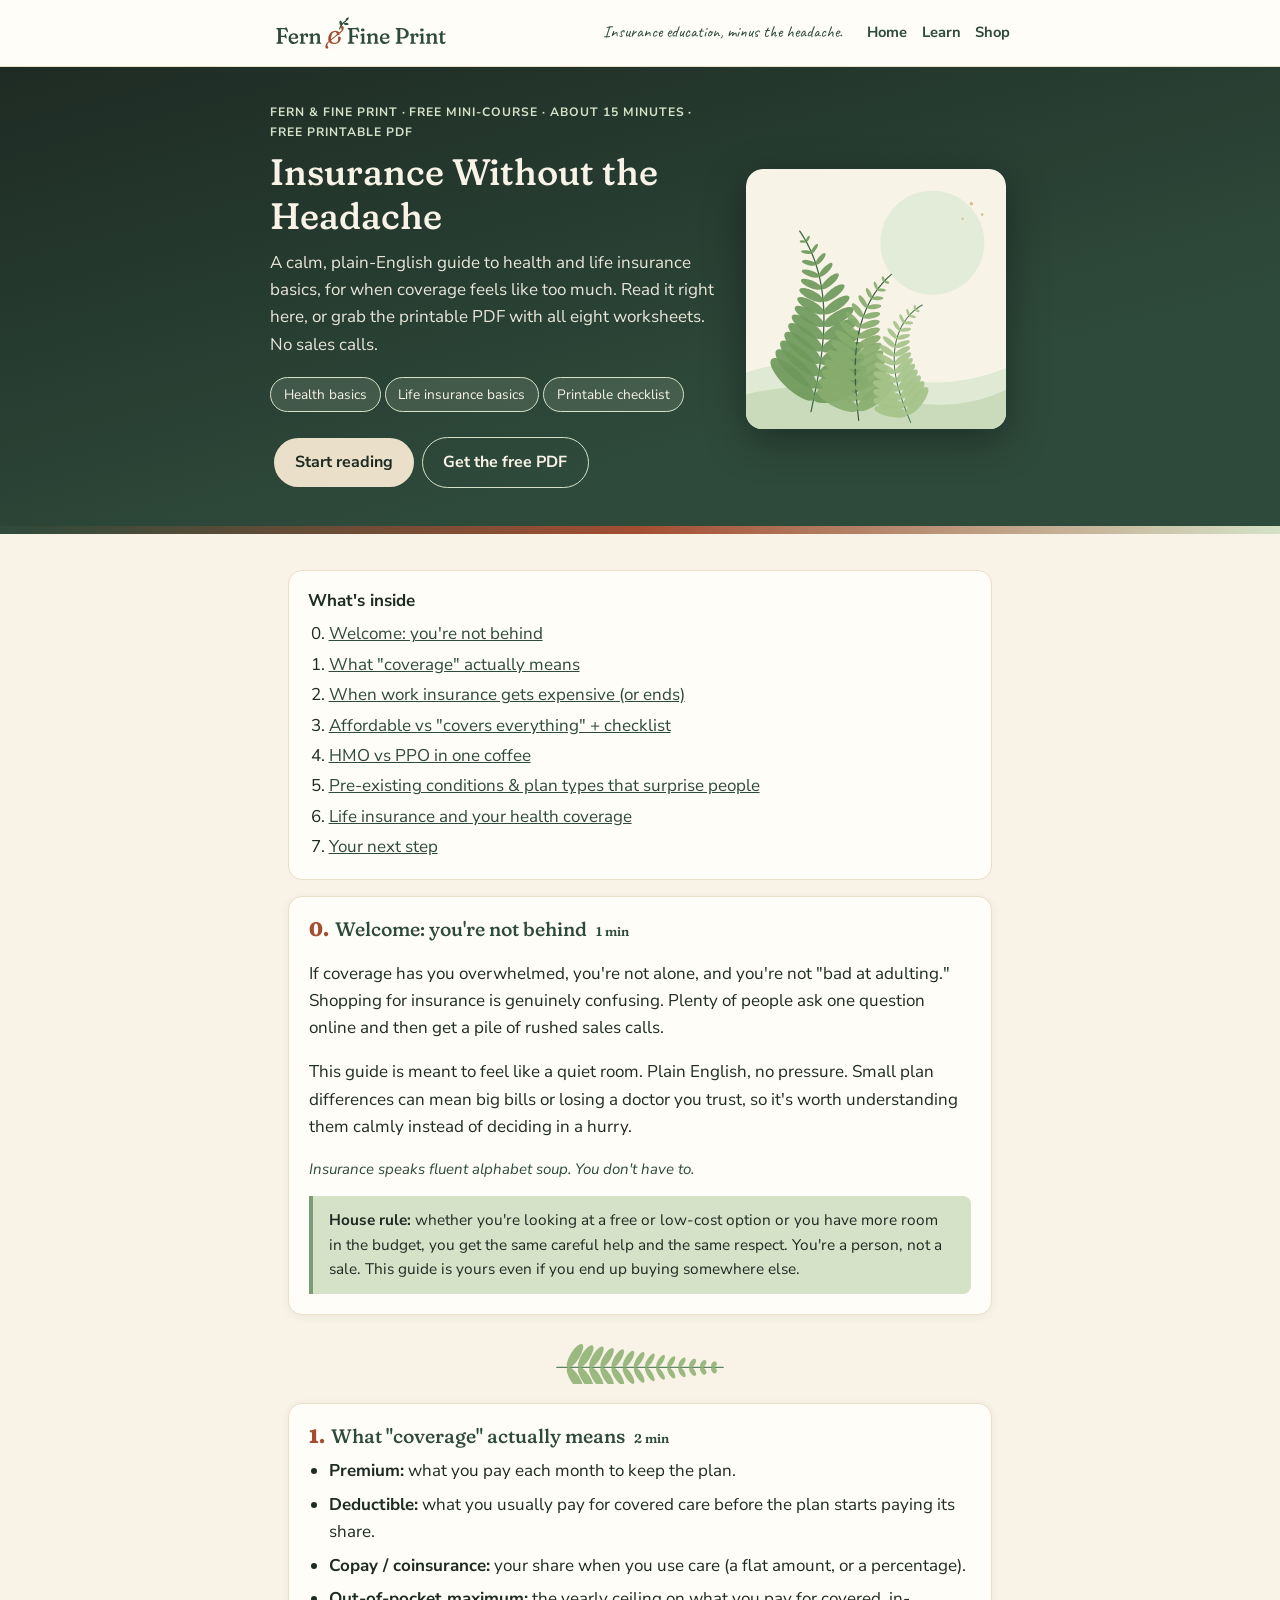
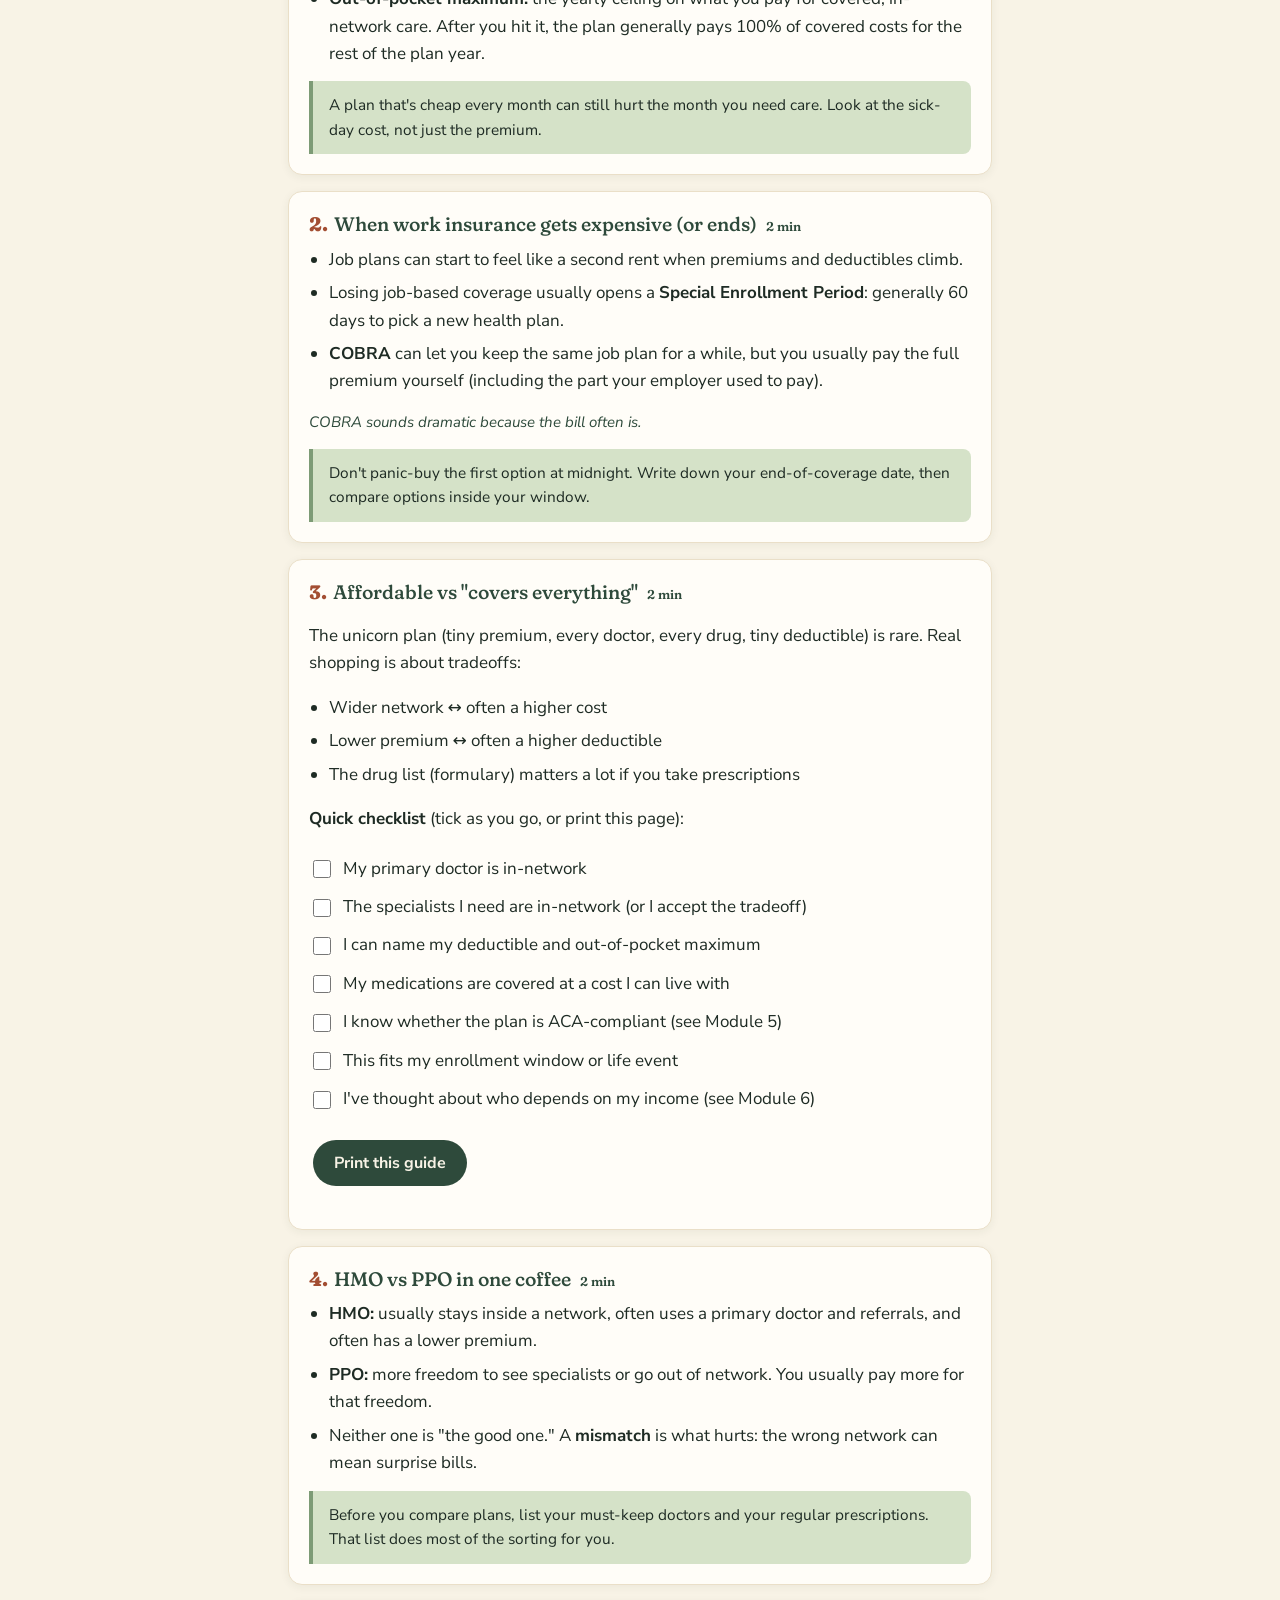
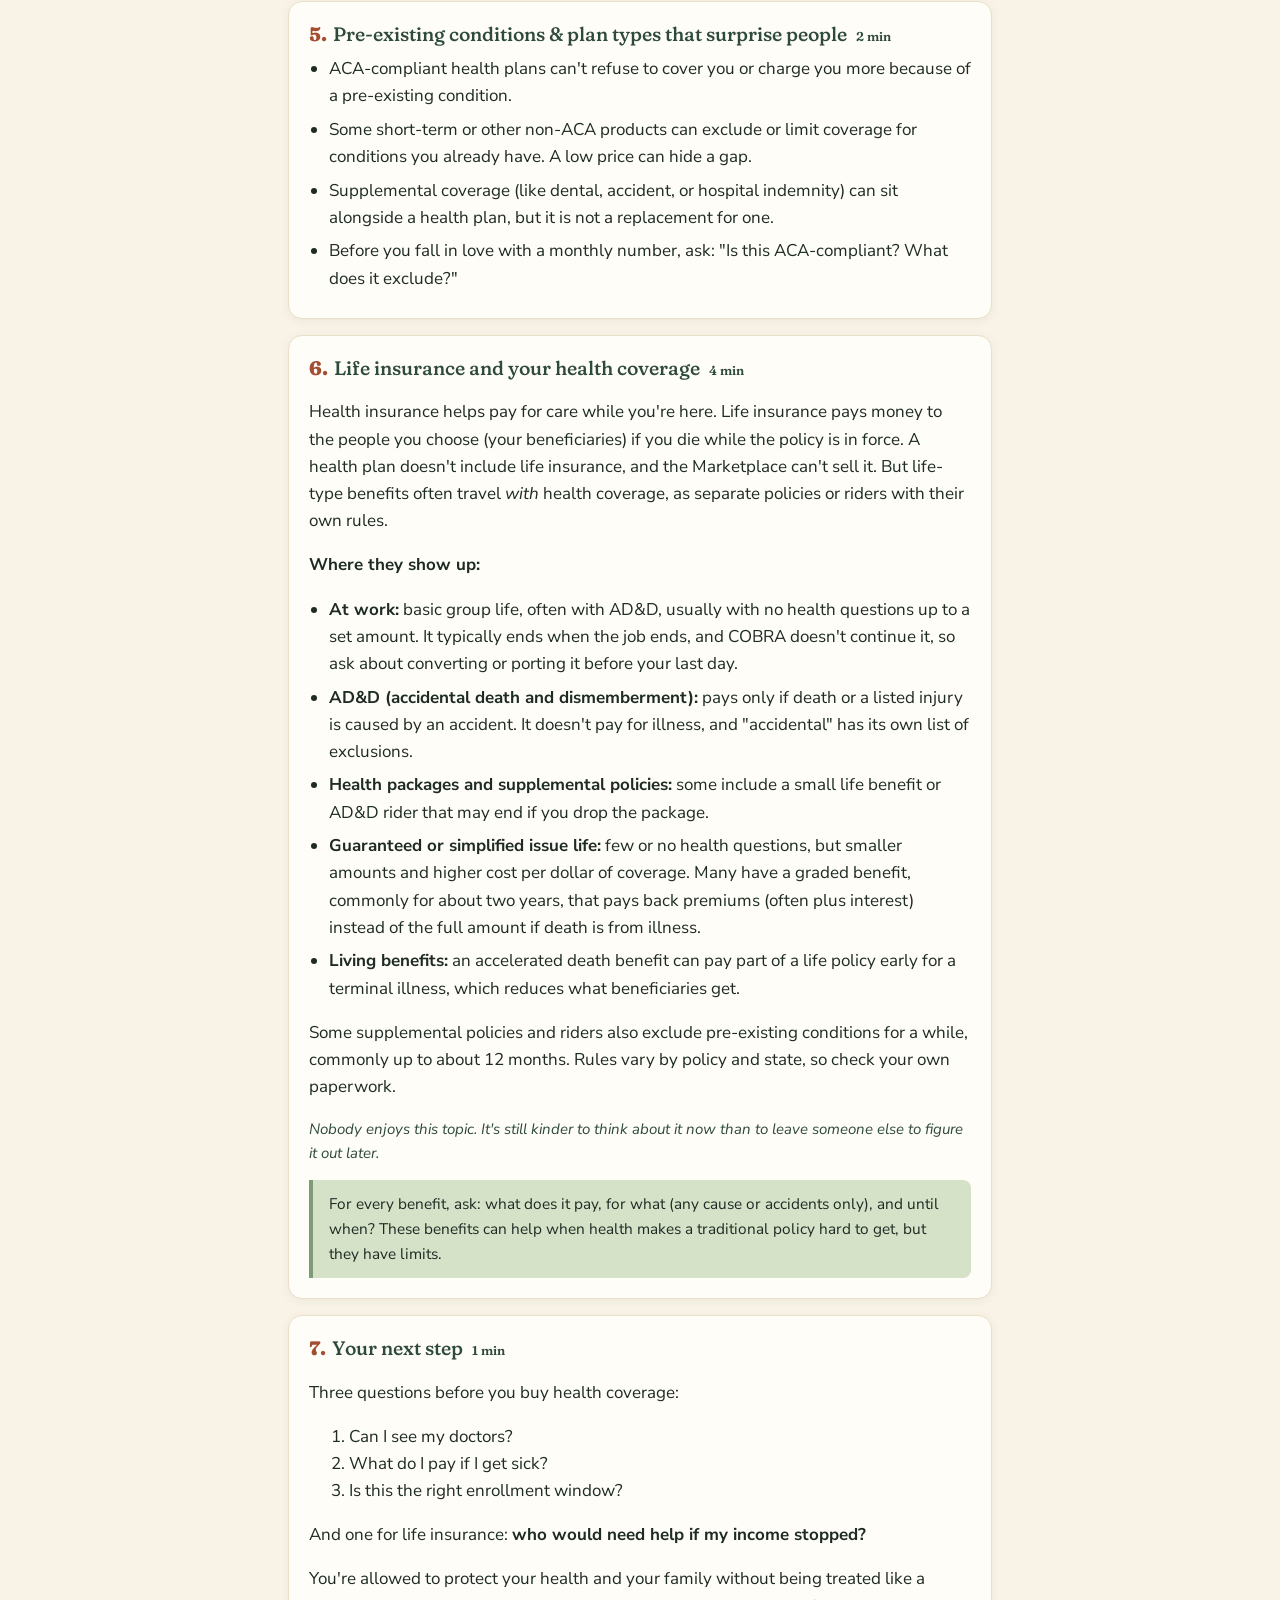
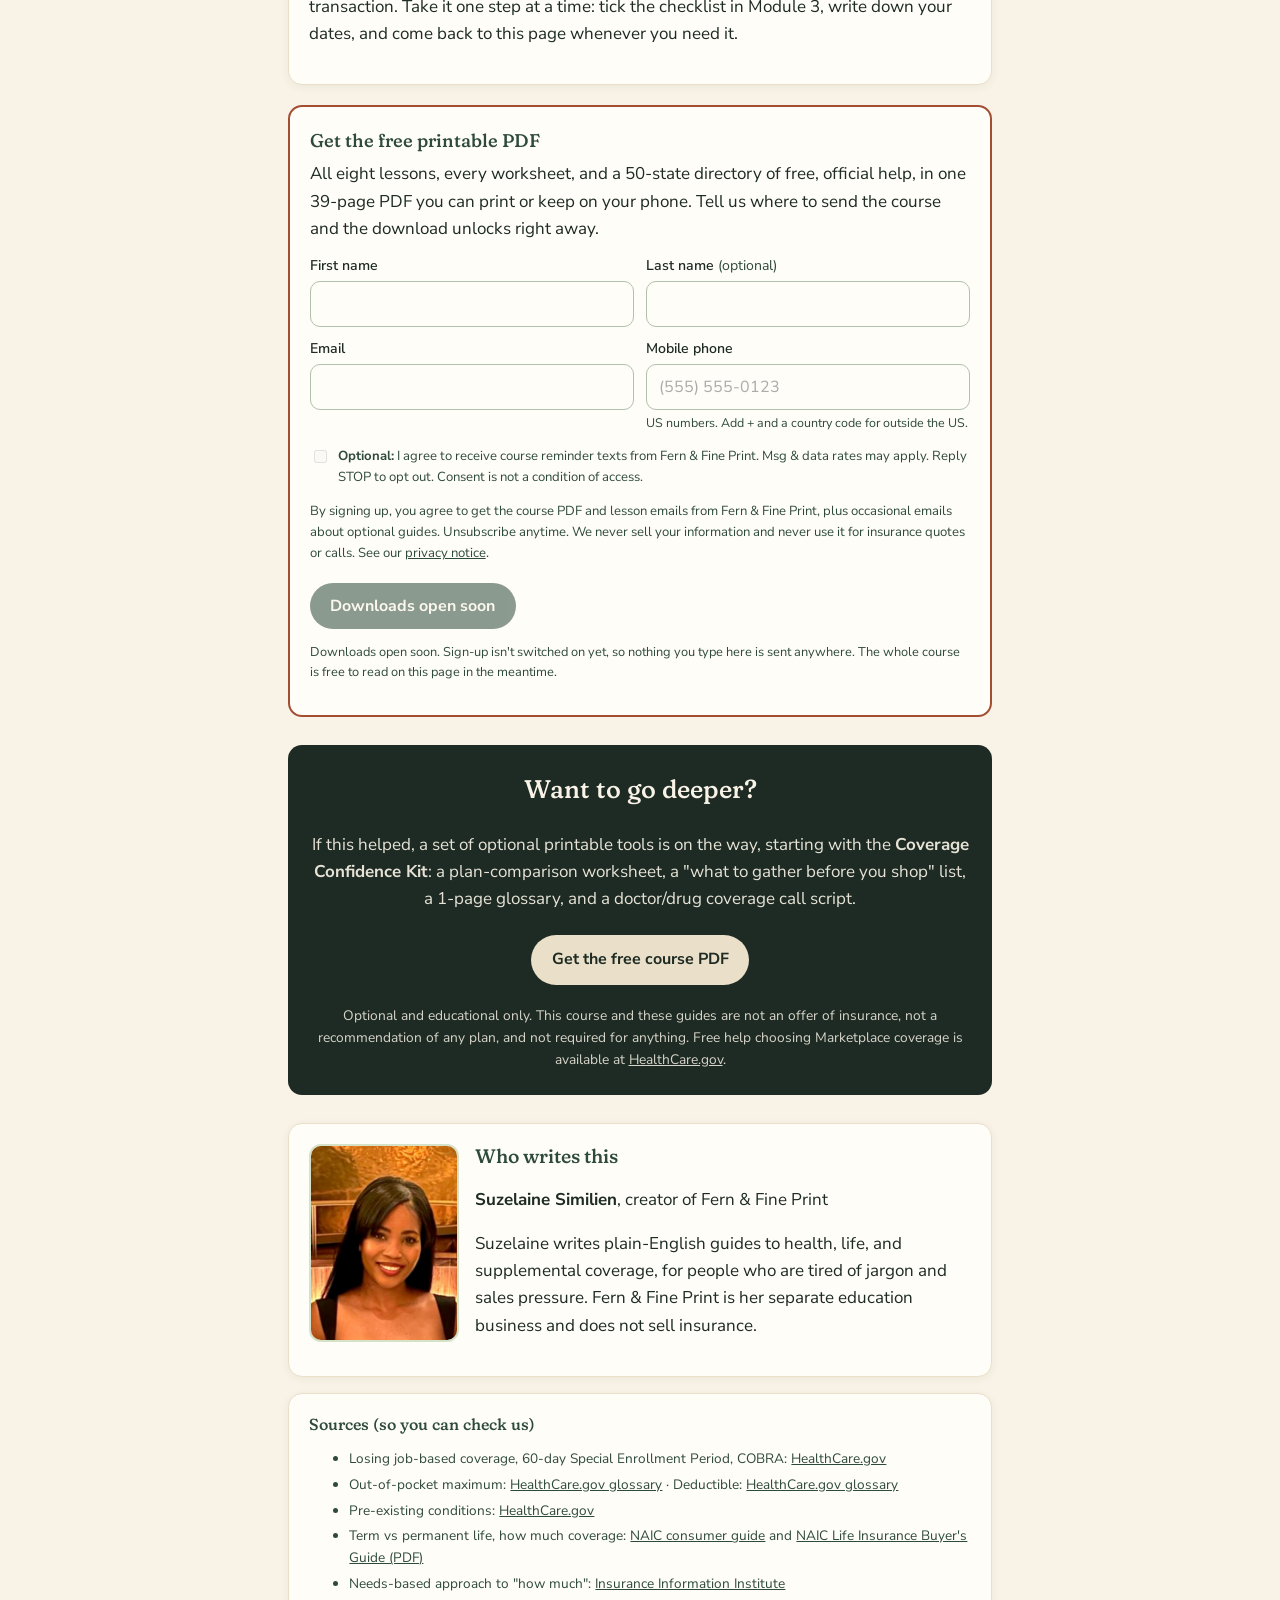
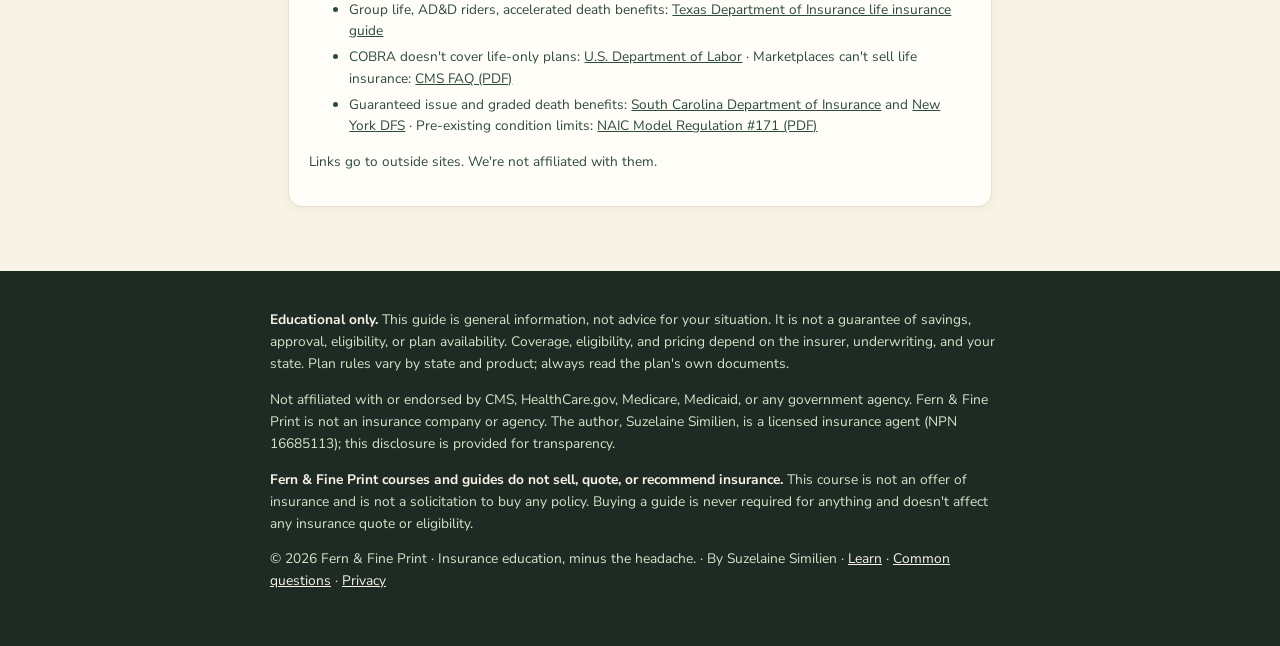
==== commit 147a7055: "SEO for existing pages: keyword titles and descriptions, canonical, Open Graph/Twitter tags with new" ====
--- a/course/index.html
+++ b/course/index.html
@@ -3,9 +3,23 @@
 <head>
   <meta charset="utf-8" />
   <meta name="viewport" content="width=device-width, initial-scale=1" />
-  <meta name="robots" content="noindex, nofollow" />
-  <title>Insurance Without the Headache: a free mini-course · Fern &amp; Fine Print</title>
-  <meta name="description" content="Fern &amp; Fine Print: insurance education, minus the headache. A free, 15-minute plain-English guide to health and life insurance basics. Educational only." />
+  <title>Insurance Without the Headache: Free Health Insurance Basics Course</title>
+  <meta name="description" content="A free 15-minute course in plain English: premiums, deductibles, copays, HMO vs PPO, enrollment windows, and life insurance basics. No sign-up needed." />
+  <link rel="canonical" href="https://fernandfineprint.com/course/" />
+  <meta property="og:type" content="website" />
+  <meta property="og:site_name" content="Fern &amp; Fine Print" />
+  <meta property="og:title" content="Insurance Without the Headache: Free Health Insurance Basics Course" />
+  <meta property="og:description" content="A free 15-minute course in plain English: premiums, deductibles, copays, HMO vs PPO, enrollment windows, and life insurance basics. No sign-up needed." />
+  <meta property="og:url" content="https://fernandfineprint.com/course/" />
+  <meta property="og:image" content="https://fernandfineprint.com/assets/og-image.png" />
+  <meta property="og:image:width" content="1200" />
+  <meta property="og:image:height" content="630" />
+  <meta property="og:image:alt" content="Fern &amp; Fine Print: insurance education, minus the headache" />
+  <meta property="og:locale" content="en_US" />
+  <meta name="twitter:card" content="summary_large_image" />
+  <meta name="twitter:title" content="Insurance Without the Headache: Free Health Insurance Basics Course" />
+  <meta name="twitter:description" content="A free 15-minute course in plain English: premiums, deductibles, copays, HMO vs PPO, enrollment windows, and life insurance basics. No sign-up needed." />
+  <meta name="twitter:image" content="https://fernandfineprint.com/assets/og-image.png" />
   <meta name="theme-color" content="#2E4A3B" />
   <link rel="icon" href="/assets/favicon.ico" sizes="any" />
   <link rel="icon" href="/assets/favicon.svg" type="image/svg+xml" />
@@ -87,14 +101,77 @@
     footer a{color:var(--ffp-paper)}
     footer strong{color:var(--ffp-paper)}
     @media print{.brandbar,header.hero,.cta,.optin,nav.toc,footer .noprint,img.icons{display:none}body{background:#fff}.card{break-inside:avoid;box-shadow:none}}
+    .coursenav{display:flex;gap:.9rem;font-weight:700;font-size:.92rem;margin-left:1rem}.coursenav a{text-decoration:none;color:var(--ffp-fern)}.coursenav a:hover{text-decoration:underline}
     .sr-only{position:absolute;width:1px;height:1px;overflow:hidden;clip:rect(0 0 0 0);white-space:nowrap}
     @media (max-width:520px){.brandbar .tag{display:none!important}}
   </style>
+  <script type="application/ld+json">
+{
+ "@context": "https://schema.org",
+ "@type": "Course",
+ "@id": "https://fernandfineprint.com/course/#course",
+ "name": "Insurance Without the Headache",
+ "description": "A free, plain-English mini-course on health and life insurance basics: what coverage means, when job-based insurance ends, affordable vs 'covers everything', HMO vs PPO, pre-existing conditions and plan types, life insurance and health coverage, and next steps.",
+ "url": "https://fernandfineprint.com/course/",
+ "inLanguage": "en-US",
+ "isAccessibleForFree": true,
+ "image": "https://fernandfineprint.com/assets/og-image.png",
+ "provider": {
+  "@type": "Organization",
+  "name": "Fern & Fine Print",
+  "url": "https://fernandfineprint.com/"
+ },
+ "author": {
+  "@type": "Person",
+  "name": "Suzelaine Similien",
+  "url": "https://fernandfineprint.com/#about"
+ },
+ "teaches": [
+  "Health insurance terms: premium, deductible, copay, coinsurance, out-of-pocket maximum",
+  "Special Enrollment Periods and COBRA basics",
+  "HMO vs PPO",
+  "Pre-existing conditions and ACA-compliant plans",
+  "Life insurance basics"
+ ],
+ "offers": {
+  "@type": "Offer",
+  "category": "Free",
+  "price": 0,
+  "priceCurrency": "USD"
+ },
+ "hasCourseInstance": {
+  "@type": "CourseInstance",
+  "courseMode": "Online",
+  "courseWorkload": "PT15M"
+ }
+}
+</script>
+  <script type="application/ld+json">
+{
+ "@context": "https://schema.org",
+ "@type": "BreadcrumbList",
+ "itemListElement": [
+  {
+   "@type": "ListItem",
+   "position": 1,
+   "name": "Home",
+   "item": "https://fernandfineprint.com/"
+  },
+  {
+   "@type": "ListItem",
+   "position": 2,
+   "name": "Free Course",
+   "item": "https://fernandfineprint.com/course/"
+  }
+ ]
+}
+</script>
 </head>
 <body>
   <div class="brandbar"><div class="wrap">
     <a href="/" aria-label="Fern &amp; Fine Print home"><img class="logo" src="/assets/ffp_wordmark_small_light.svg" alt="Fern &amp; Fine Print" width="182" height="44" style="height:44px;width:auto;display:block"></a>
     <div class="sr-only"><span class="name">Fern &amp; Fine Print</span></div><span class="tag" style="margin-left:auto;font-family:var(--ffp-font-accent);font-size:1.05rem;color:var(--ffp-fern)">Insurance education, minus the headache.</span>
+    <nav class="coursenav" aria-label="Main"><a href="/">Home</a><a href="/learn/">Learn</a><a href="/shop/">Shop</a></nav>
   </div></div>
   <header class="hero">
     <div class="wrap hero-grid">
@@ -294,7 +371,7 @@
       <p><strong>Educational only.</strong> This guide is general information, not advice for your situation. It is not a guarantee of savings, approval, eligibility, or plan availability. Coverage, eligibility, and pricing depend on the insurer, underwriting, and your state. Plan rules vary by state and product; always read the plan's own documents.</p>
       <p>Not affiliated with or endorsed by CMS, HealthCare.gov, Medicare, Medicaid, or any government agency. Fern &amp; Fine Print is not an insurance company or agency. The author, Suzelaine Similien, is a licensed insurance agent (NPN 16685113); this disclosure is provided for transparency.</p>
       <p><strong>Fern &amp; Fine Print courses and guides do not sell, quote, or recommend insurance.</strong> This course is not an offer of insurance and is not a solicitation to buy any policy. Buying a guide is never required for anything and doesn't affect any insurance quote or eligibility.</p>
-      <p class="noprint">© <span id="yr">2026</span> Fern &amp; Fine Print · Insurance education, minus the headache. · By Suzelaine Similien · <a href="/privacy.html">Privacy</a></p>
+      <p class="noprint">© <span id="yr">2026</span> Fern &amp; Fine Print · Insurance education, minus the headache. · By Suzelaine Similien · <a href="/learn/">Learn</a> · <a href="/learn/questions/">Common questions</a> · <a href="/privacy.html">Privacy</a></p>
     </div>
   </footer>
 
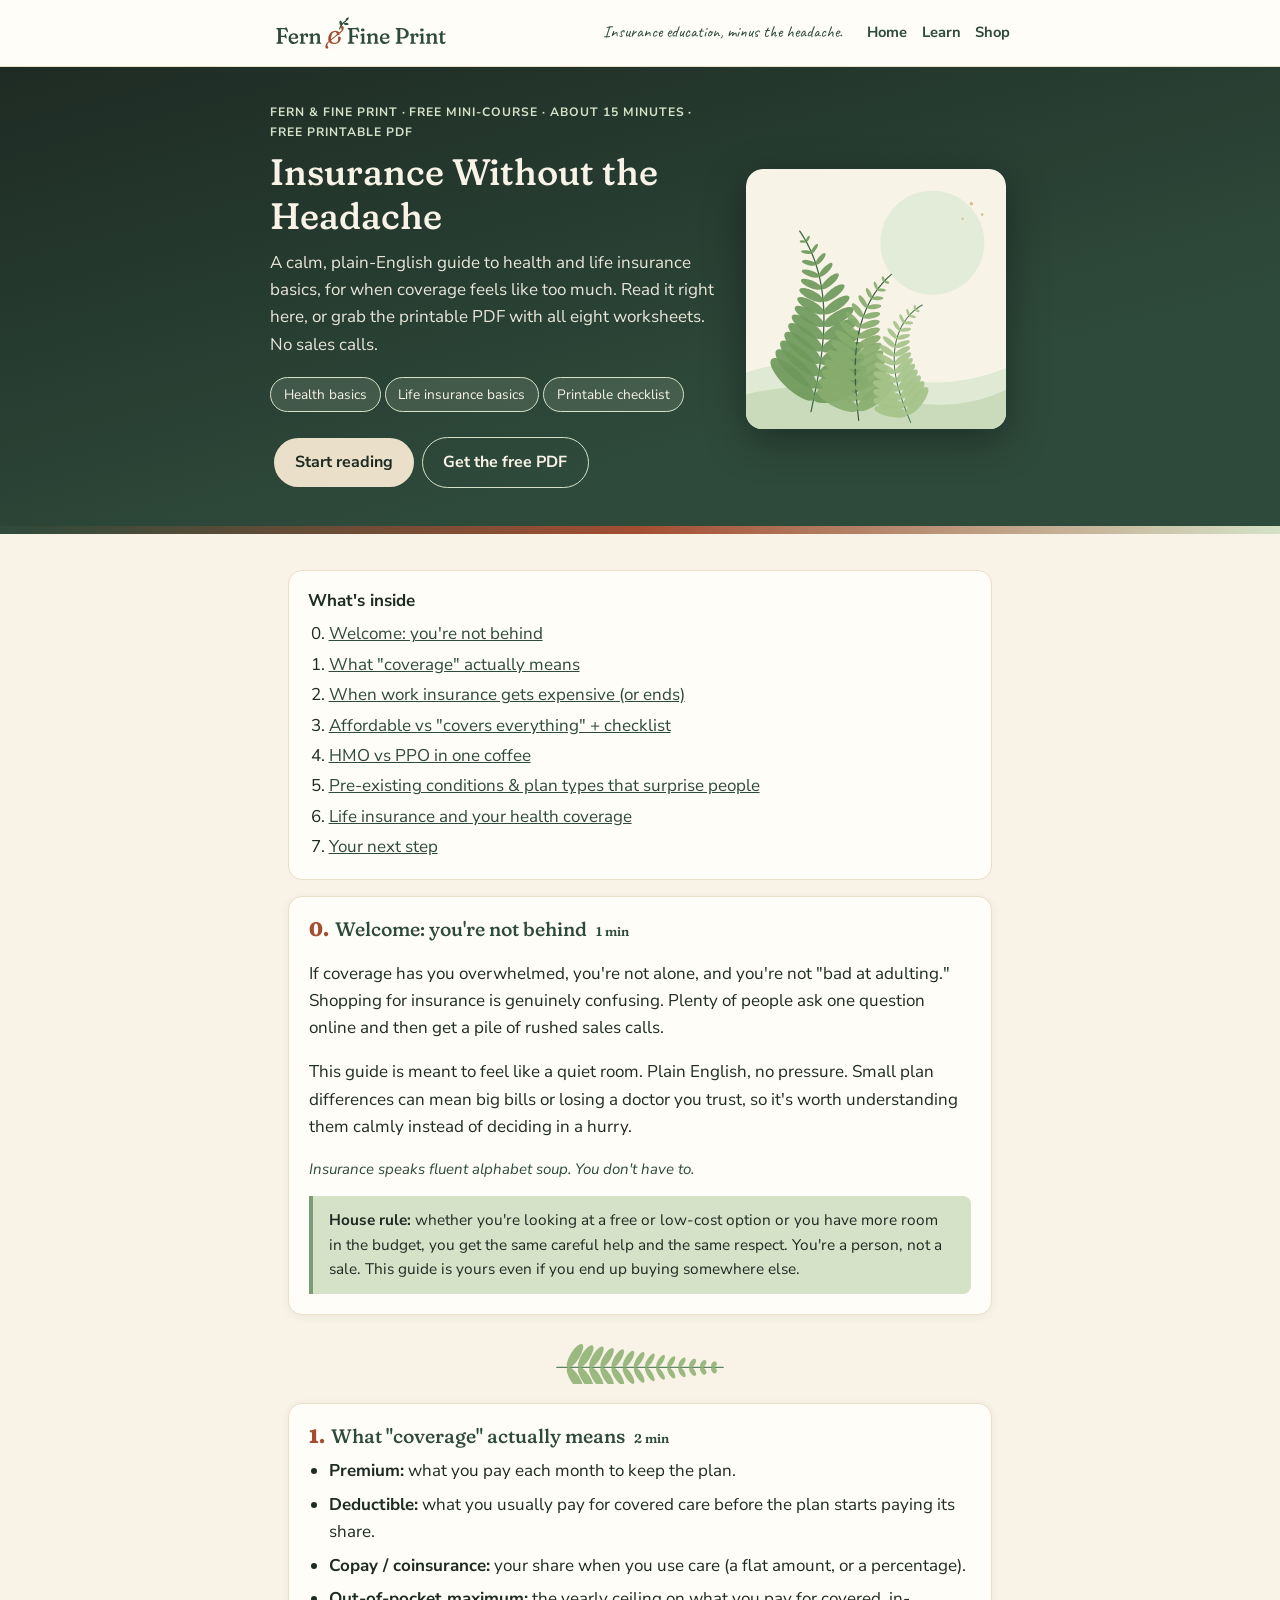
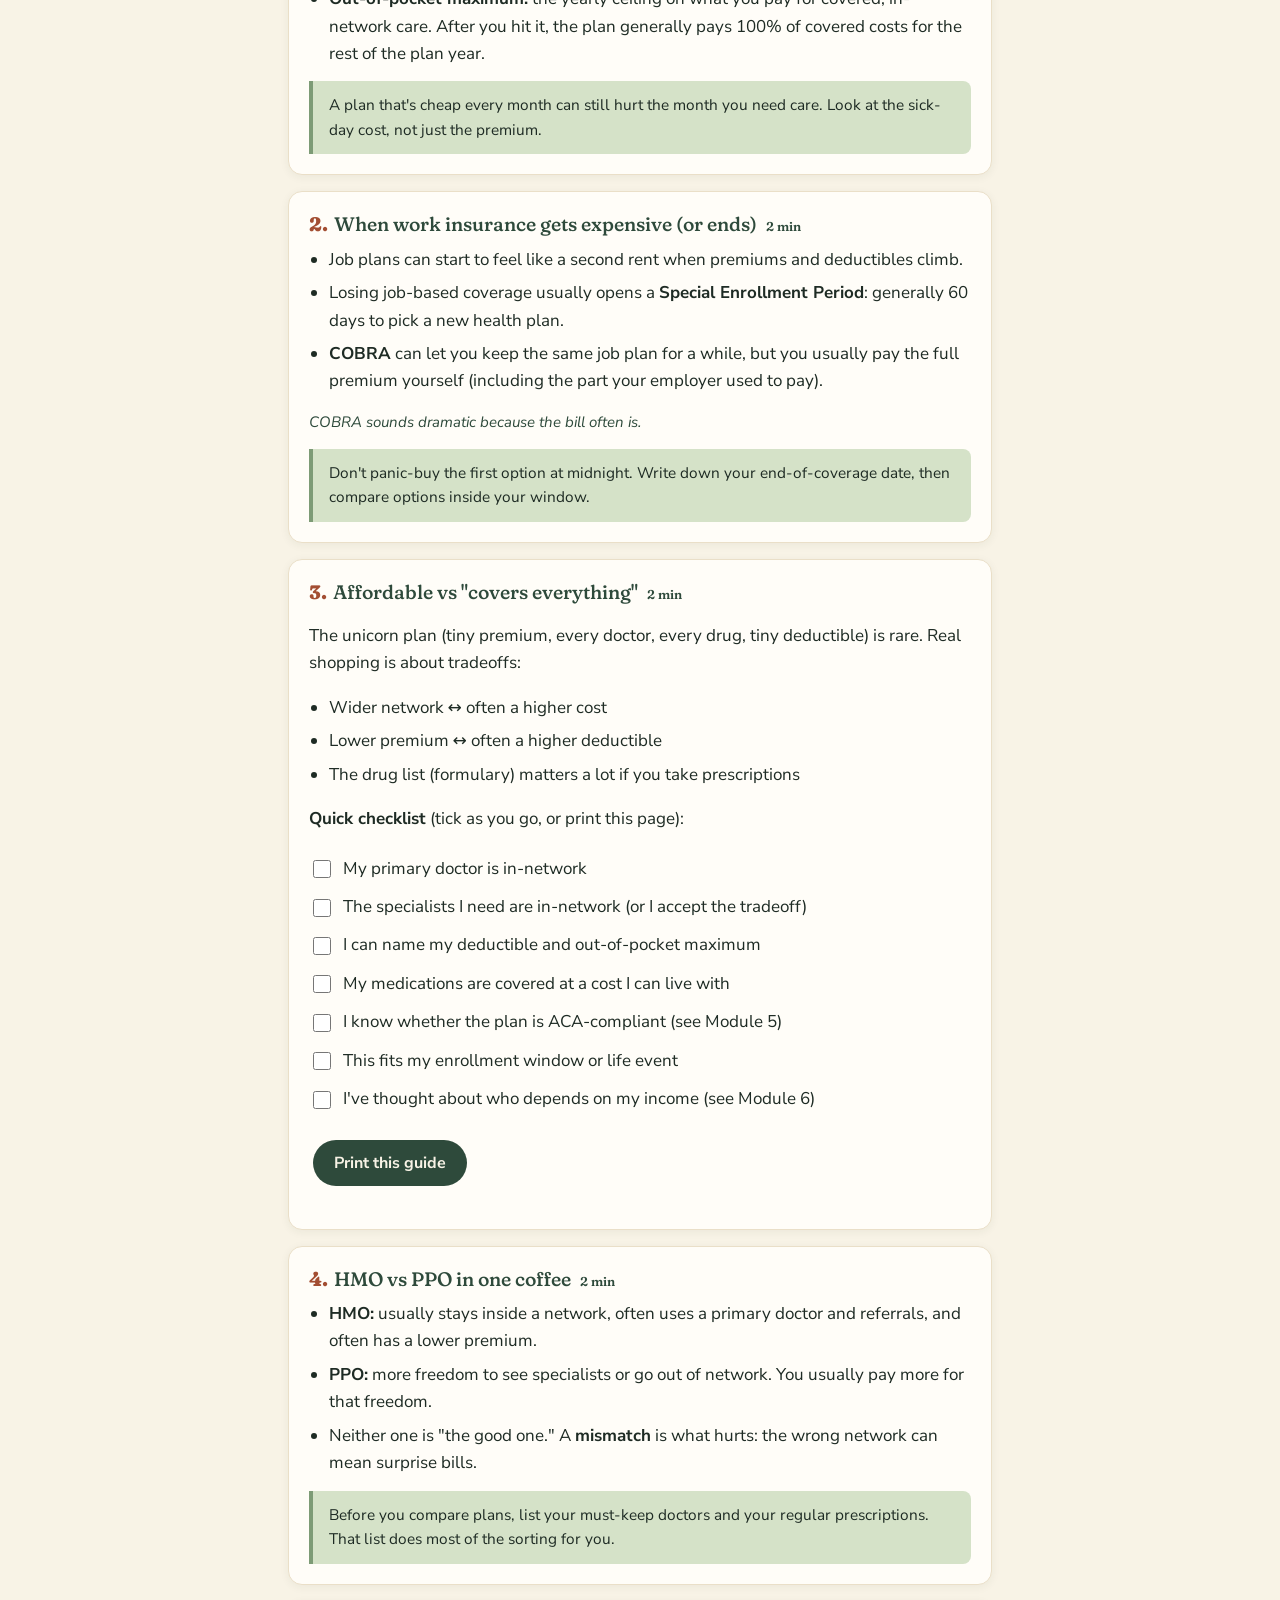
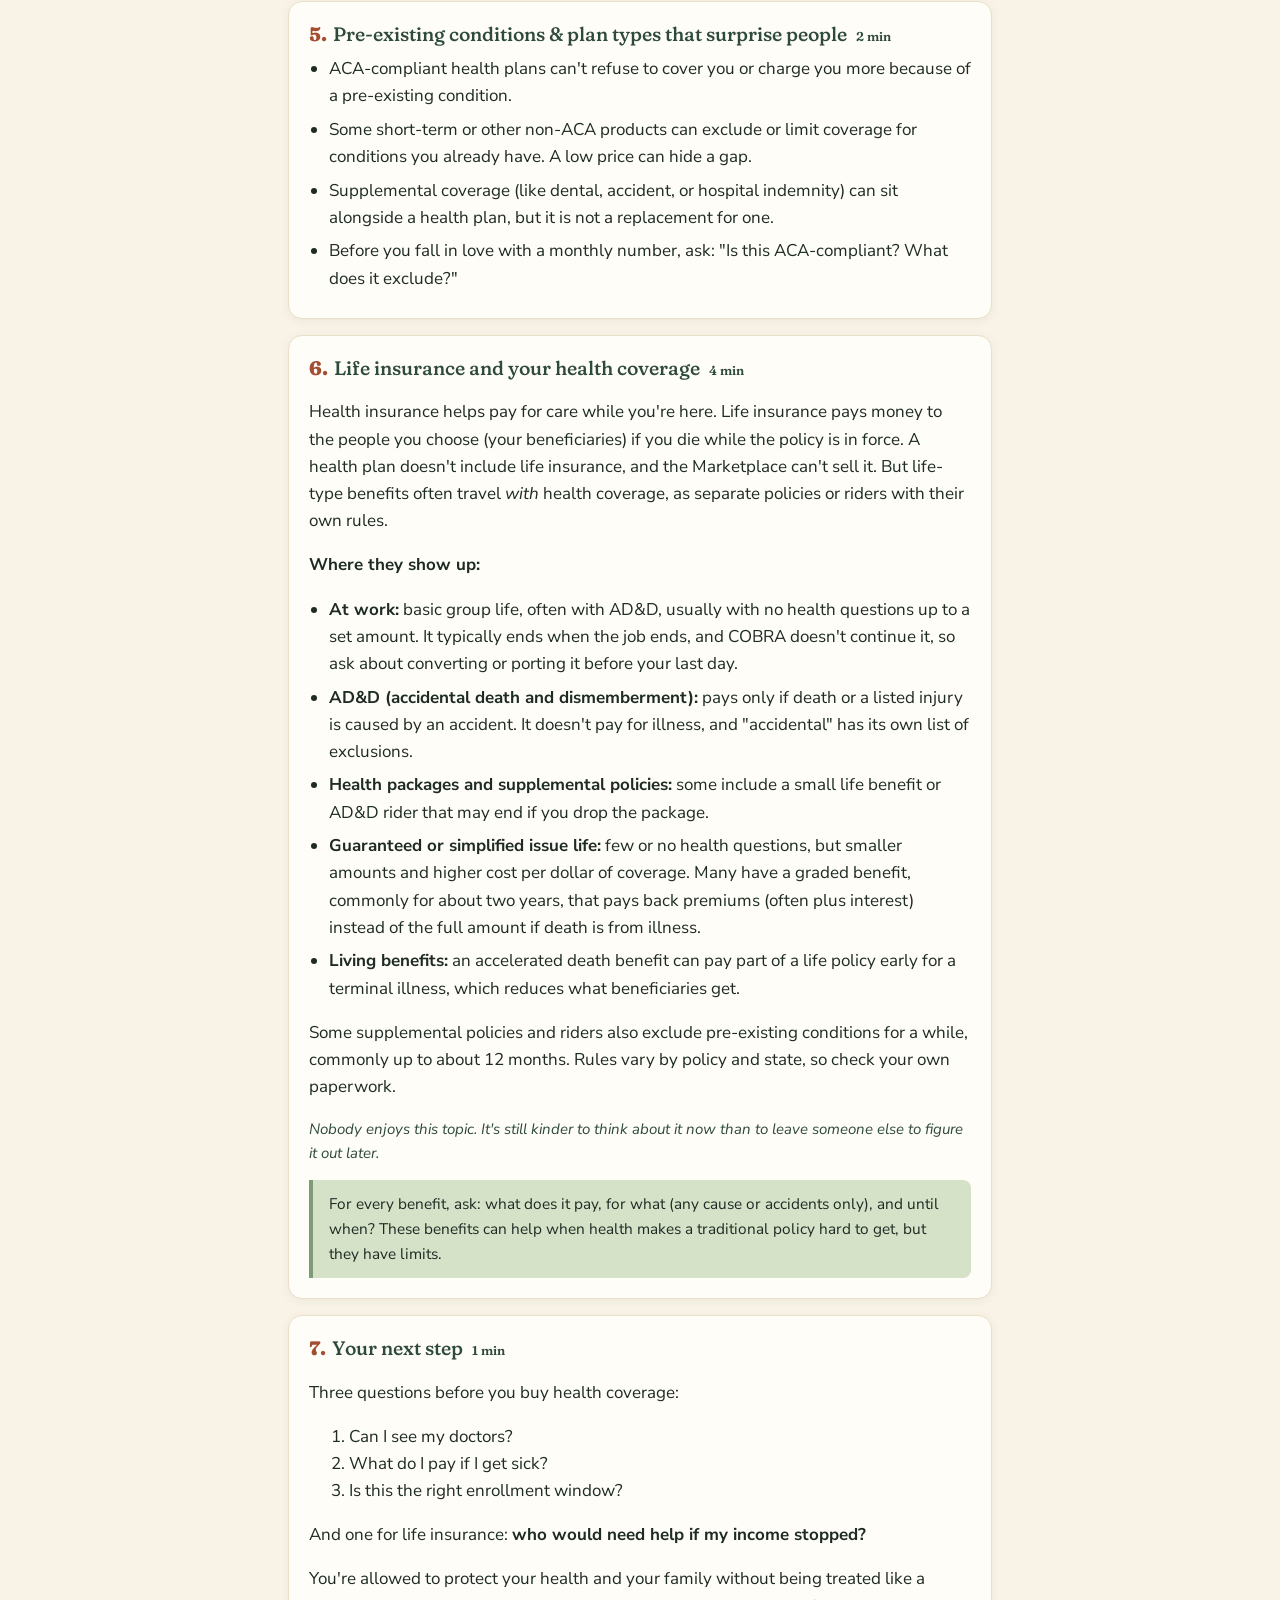
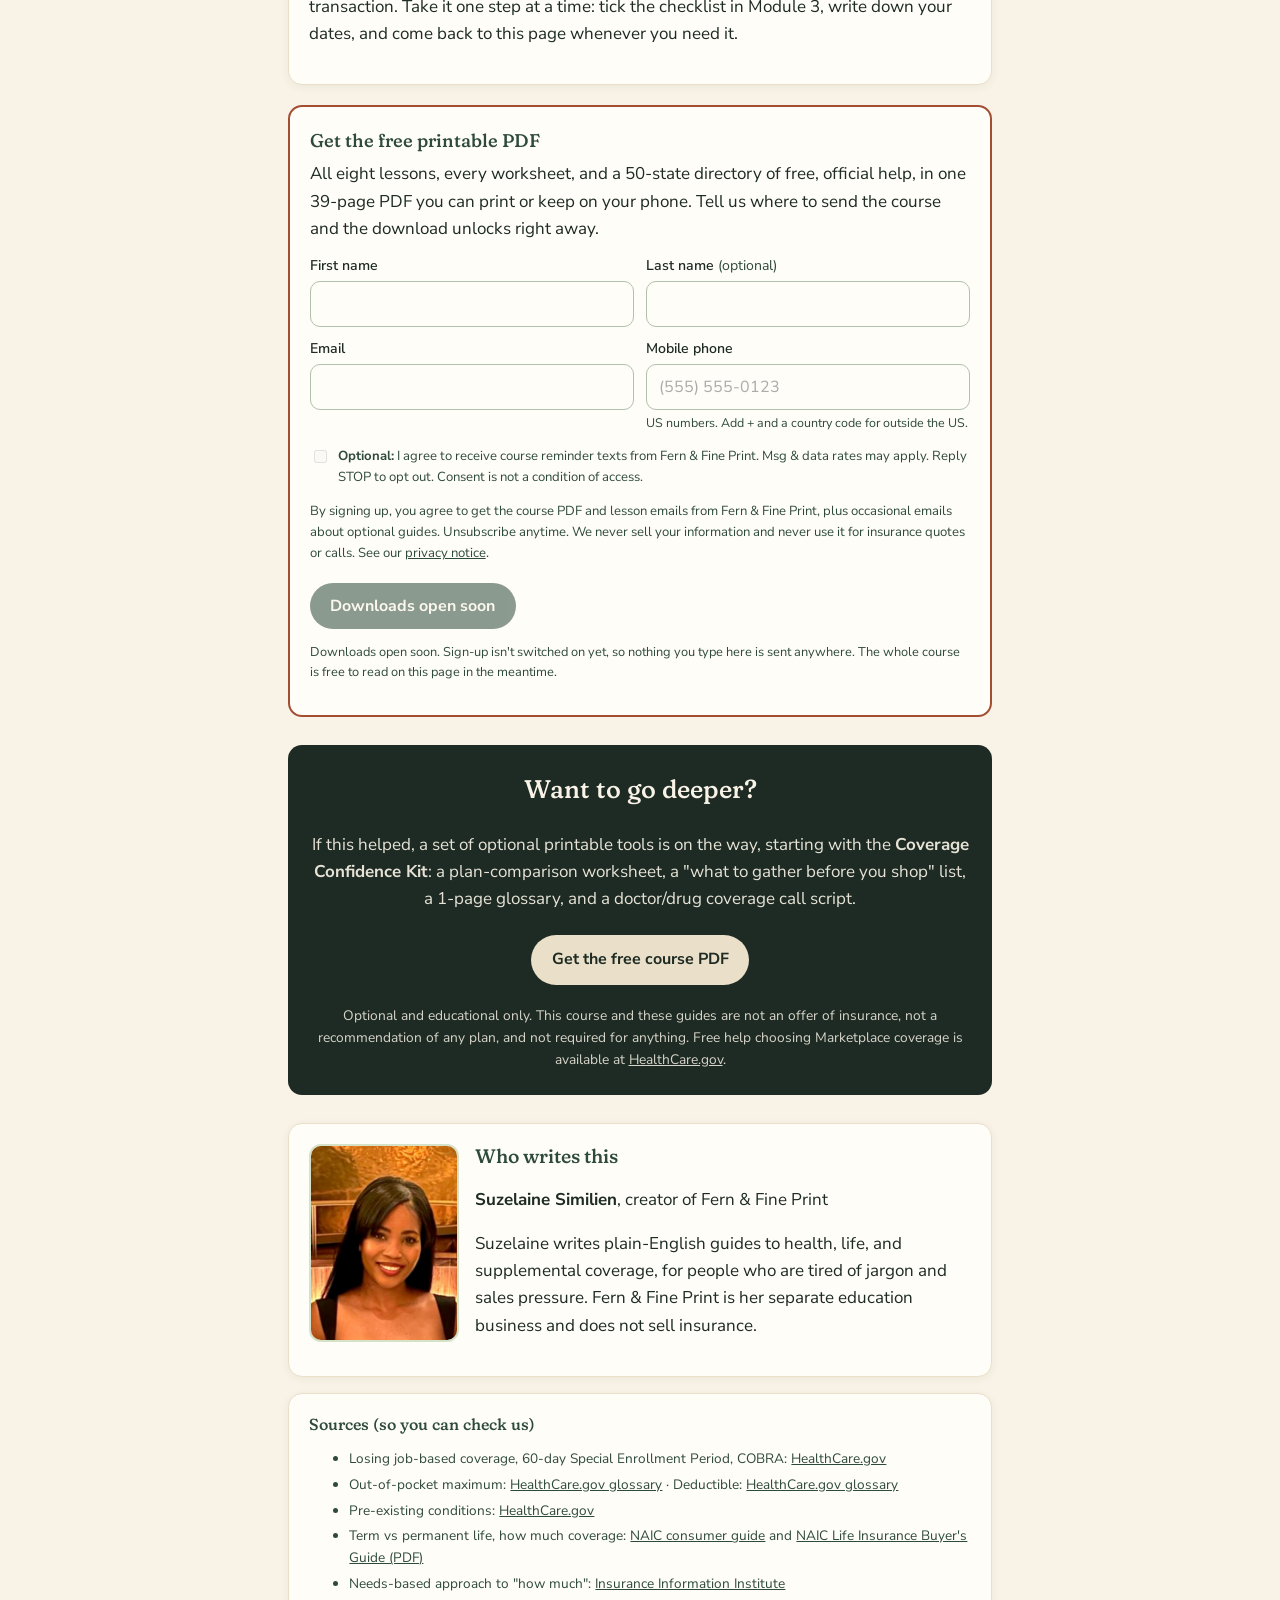
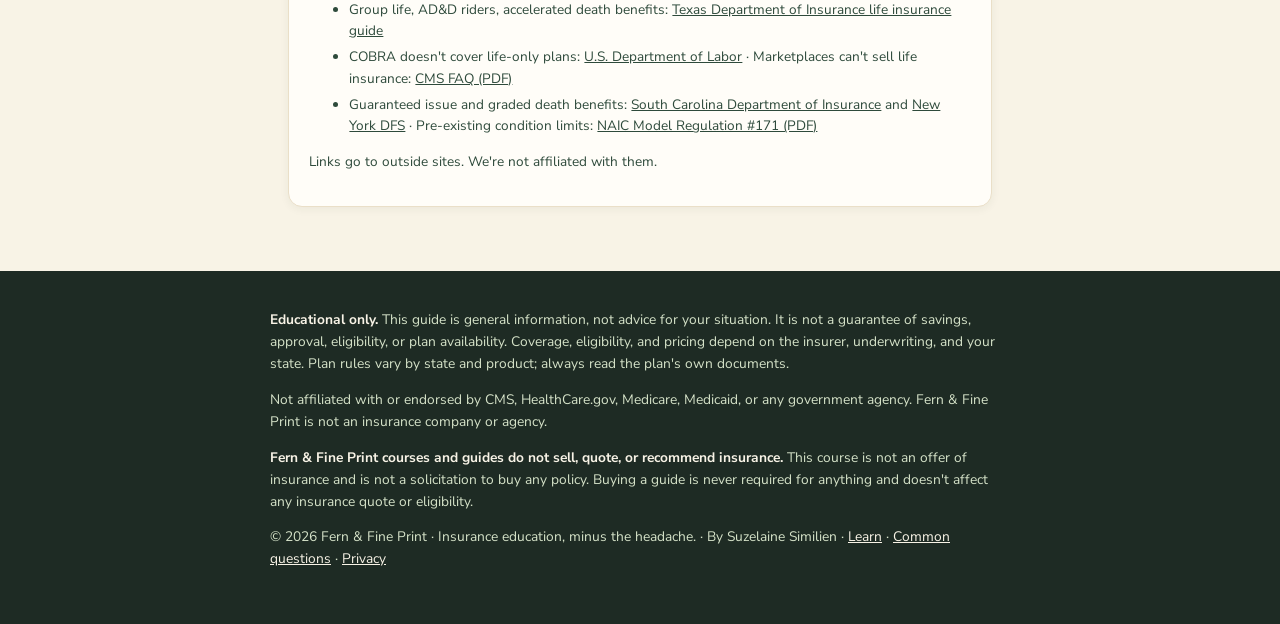
==== commit 63c5da34: "Remove extra NPN disclosure lines from course footer and privacy page; NPN stays once in home About" ====
--- a/course/index.html
+++ b/course/index.html
@@ -369,7 +369,7 @@
   <footer>
     <div class="wrap">
       <p><strong>Educational only.</strong> This guide is general information, not advice for your situation. It is not a guarantee of savings, approval, eligibility, or plan availability. Coverage, eligibility, and pricing depend on the insurer, underwriting, and your state. Plan rules vary by state and product; always read the plan's own documents.</p>
-      <p>Not affiliated with or endorsed by CMS, HealthCare.gov, Medicare, Medicaid, or any government agency. Fern &amp; Fine Print is not an insurance company or agency. The author, Suzelaine Similien, is a licensed insurance agent (NPN 16685113); this disclosure is provided for transparency.</p>
+      <p>Not affiliated with or endorsed by CMS, HealthCare.gov, Medicare, Medicaid, or any government agency. Fern &amp; Fine Print is not an insurance company or agency.</p>
       <p><strong>Fern &amp; Fine Print courses and guides do not sell, quote, or recommend insurance.</strong> This course is not an offer of insurance and is not a solicitation to buy any policy. Buying a guide is never required for anything and doesn't affect any insurance quote or eligibility.</p>
       <p class="noprint">© <span id="yr">2026</span> Fern &amp; Fine Print · Insurance education, minus the headache. · By Suzelaine Similien · <a href="/learn/">Learn</a> · <a href="/learn/questions/">Common questions</a> · <a href="/privacy.html">Privacy</a></p>
     </div>
